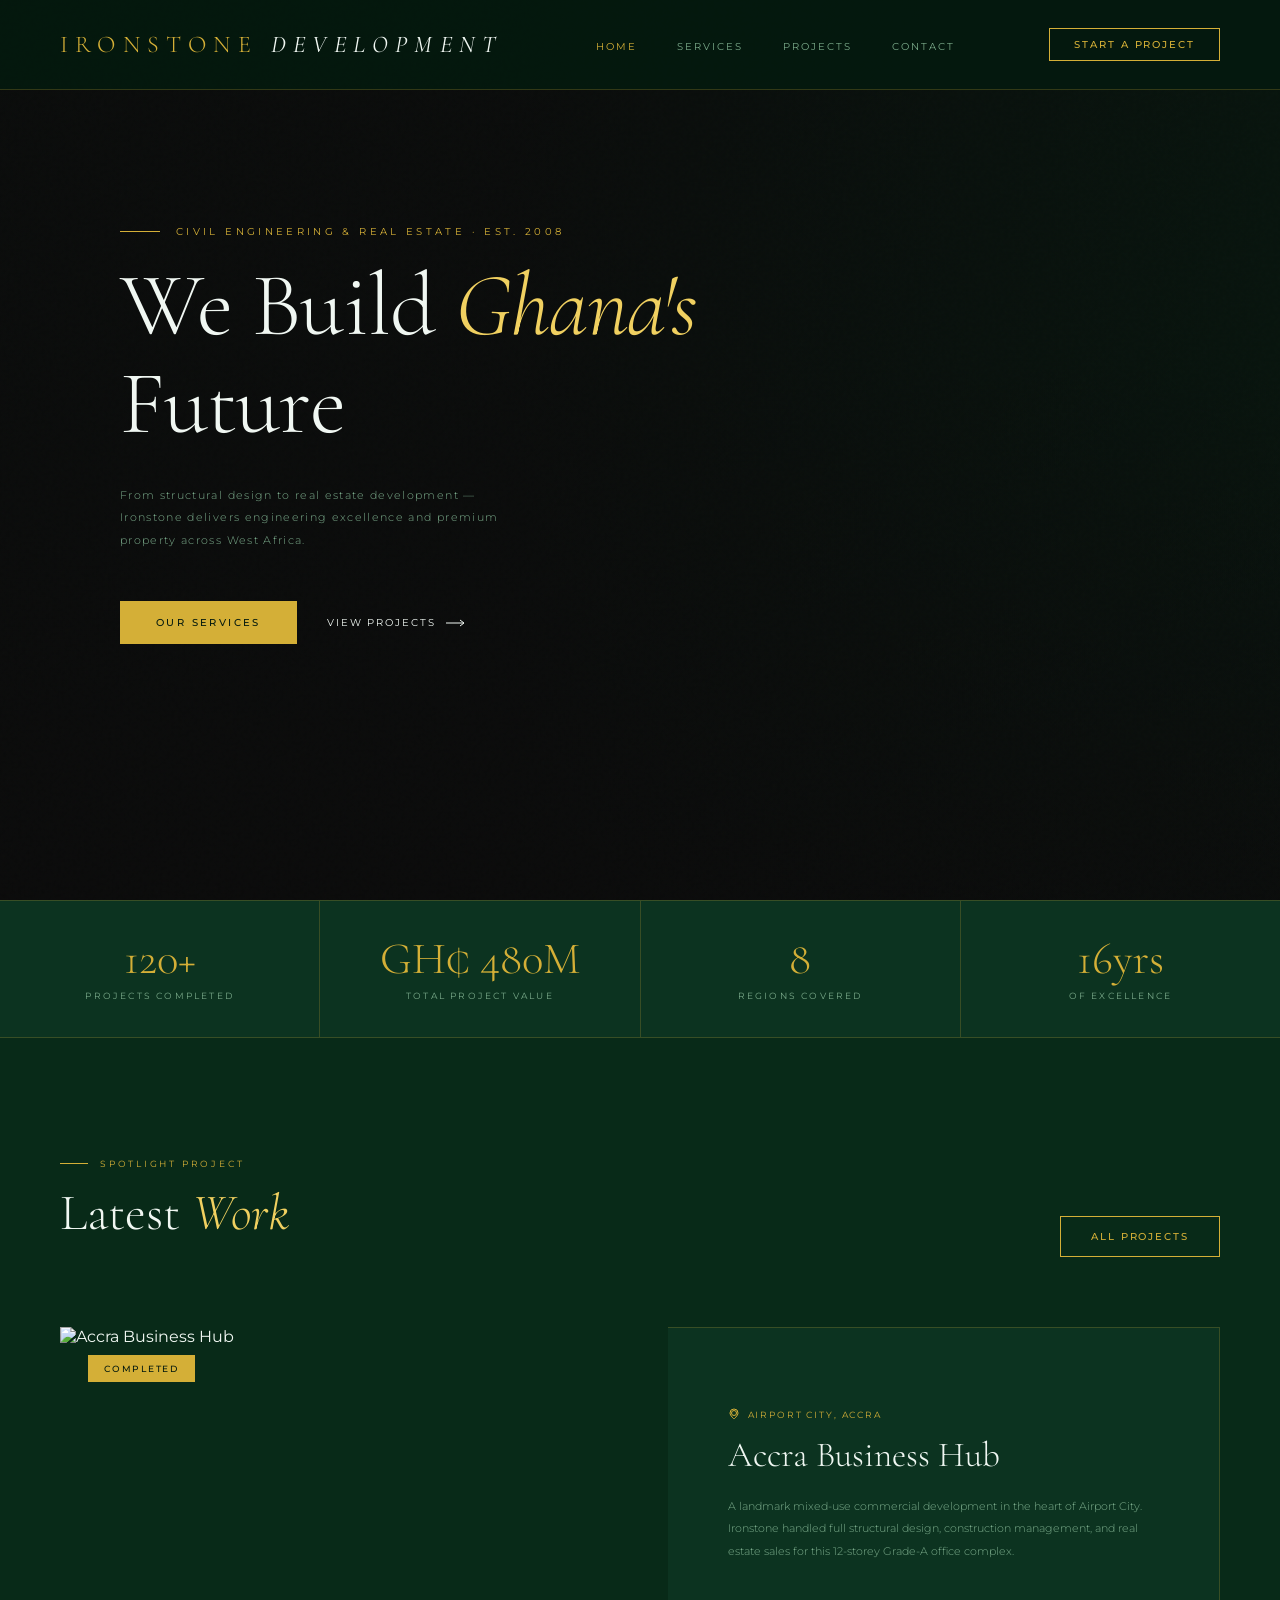
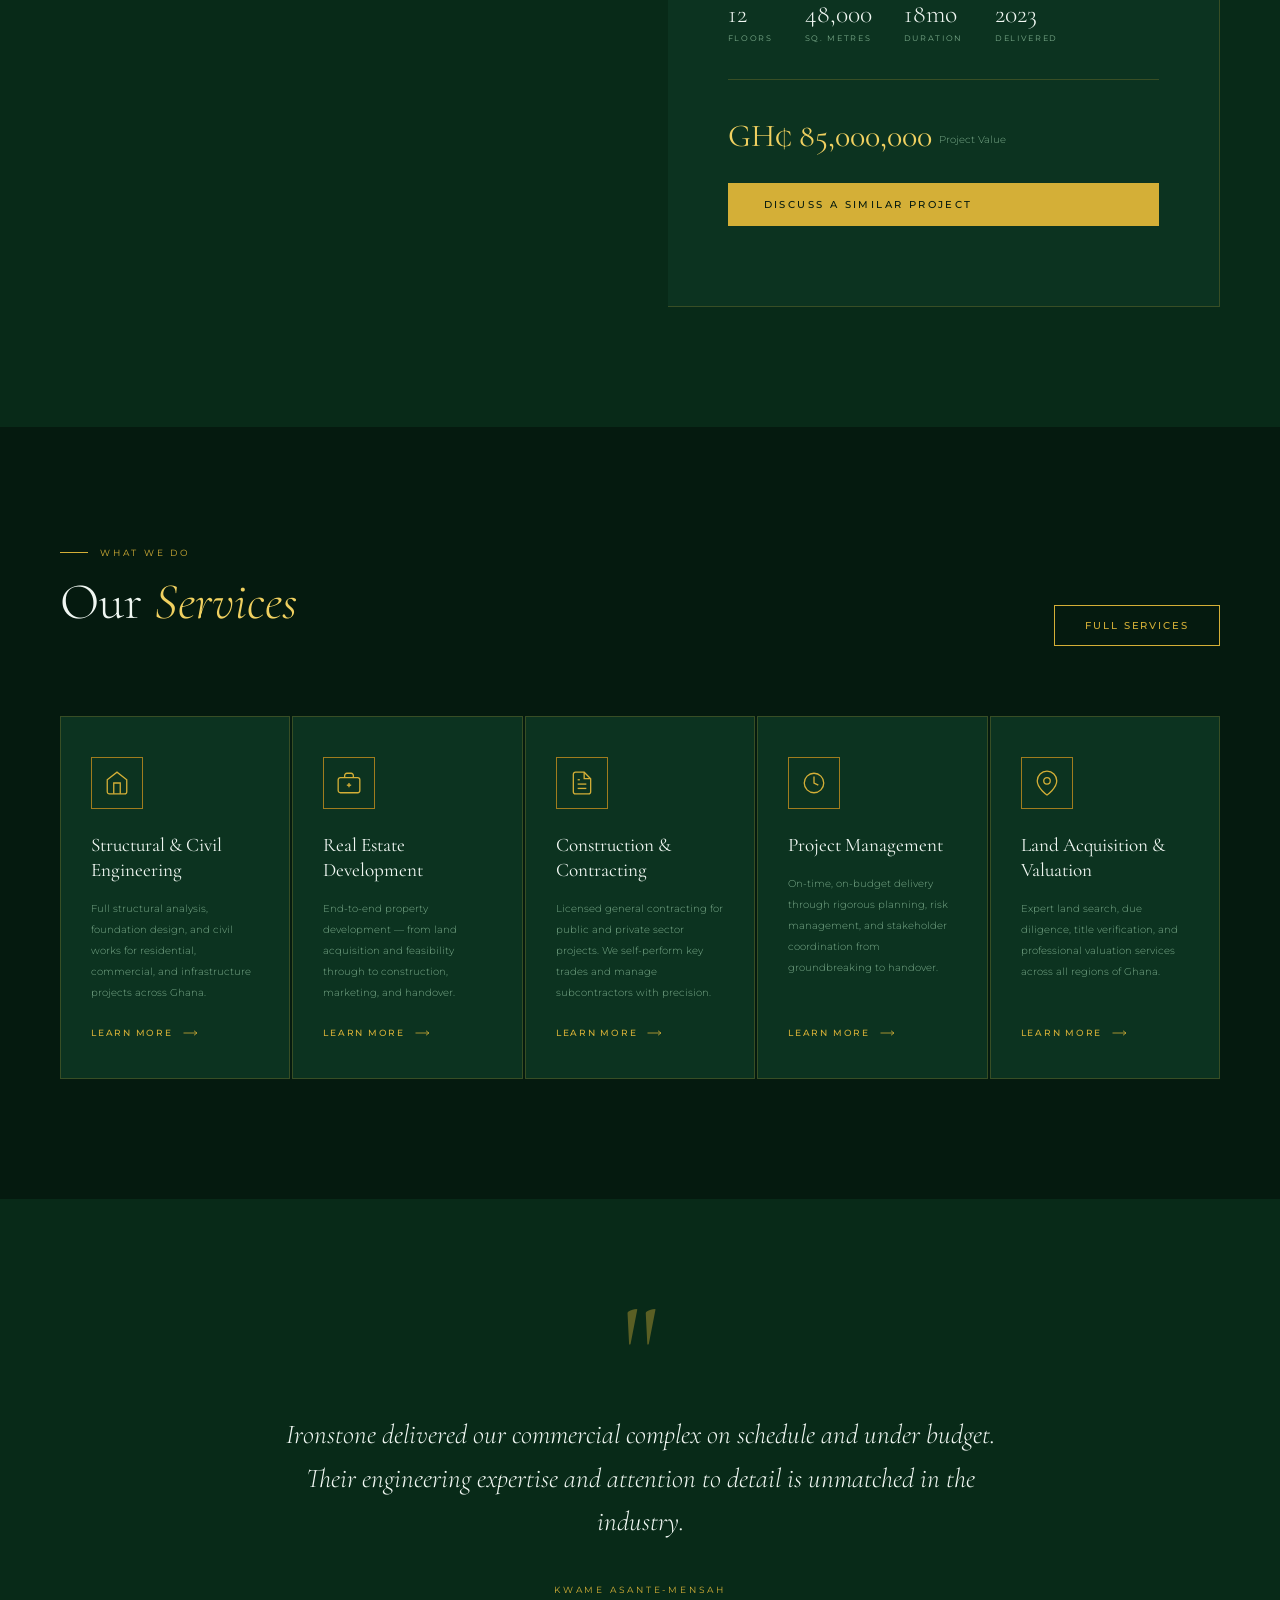
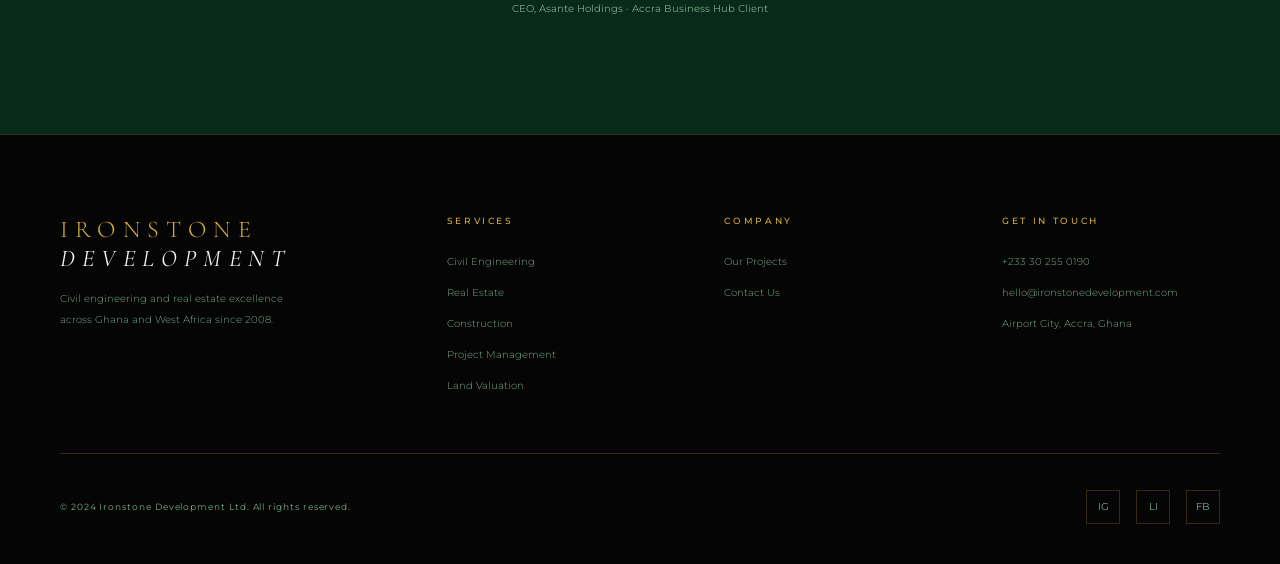
==== index.html @ f0378e01 "Initial commit — Ironstone Development site" ====
<!DOCTYPE html>
<html lang="en">
<head>
  <meta charset="UTF-8">
  <meta name="viewport" content="width=device-width, initial-scale=1.0">
  <title>Ironstone Development — Civil Engineering & Real Estate</title>
  <link rel="stylesheet" href="css/style.css">
</head>
<body>

  <!-- NAV -->
  <nav id="main-nav">
    <a href="index.html" class="nav-logo">Ironstone <span>Development</span></a>
    <ul class="nav-links">
      <li><a href="index.html">Home</a></li>
      <li><a href="services.html">Services</a></li>
      <li><a href="projects.html">Projects</a></li>
      <li><a href="contact.html">Contact</a></li>
    </ul>
    <a href="contact.html" class="nav-cta">Start a Project</a>
  </nav>

  <!-- HERO -->
  <section class="hero">
    <div class="hero-bg"></div>
    <div class="hero-grain"></div>
    <div class="hero-content">
      <div class="hero-label">Civil Engineering & Real Estate · Est. 2008</div>
      <h1 class="hero-title">
        We Build <em>Ghana's</em><br>Future
      </h1>
      <p class="hero-sub">
        From structural design to real estate development —
        Ironstone delivers engineering excellence and premium
        property across West Africa.
      </p>
      <div class="hero-actions">
        <a href="services.html" class="btn-primary"><span>Our Services</span></a>
        <a href="projects.html" class="btn-ghost">
          View Projects
          <svg width="20" height="8" viewBox="0 0 20 8" fill="none">
            <path d="M0 4h18M14 1l4 3-4 3" stroke="currentColor" stroke-width="1"/>
          </svg>
        </a>
      </div>
    </div>
  </section>

  <!-- STATS BAR -->
  <div class="stats-bar">
    <div class="stat">
      <div class="stat-number">120+</div>
      <div class="stat-label">Projects Completed</div>
    </div>
    <div class="stat">
      <div class="stat-number">GH₵ 480M</div>
      <div class="stat-label">Total Project Value</div>
    </div>
    <div class="stat">
      <div class="stat-number">8</div>
      <div class="stat-label">Regions Covered</div>
    </div>
    <div class="stat">
      <div class="stat-number">16yrs</div>
      <div class="stat-label">Of Excellence</div>
    </div>
  </div>

  <!-- FEATURED PROJECT -->
  <section class="featured reveal">
    <div class="section-header">
      <div>
        <div class="section-tag">Spotlight Project</div>
        <h2 class="section-title">Latest <em>Work</em></h2>
      </div>
      <a href="projects.html" class="btn-outline">All Projects</a>
    </div>
    <div class="featured-grid">
      <div class="featured-img">
        <img
          src="https://images.unsplash.com/photo-1504307651254-35680f356dfd?w=900&q=80"
          alt="Accra Business Hub"
          loading="lazy"
        >
        <div class="featured-badge">Completed</div>
      </div>
      <div class="featured-info">
        <div class="prop-location">
          <svg width="12" height="12" viewBox="0 0 12 12" fill="none">
            <circle cx="6" cy="5" r="2.5" stroke="#d4af37"/>
            <path d="M6 11C6 11 2 7.5 2 5a4 4 0 018 0c0 2.5-4 6-4 6z" stroke="#d4af37"/>
          </svg>
          Airport City, Accra
        </div>
        <h3 class="prop-name">Accra Business Hub</h3>
        <p class="prop-desc">
          A landmark mixed-use commercial development in the heart
          of Airport City. Ironstone handled full structural design,
          construction management, and real estate sales for this
          12-storey Grade-A office complex.
        </p>
        <div class="prop-details">
          <div class="prop-detail">
            <div class="prop-detail-val">12</div>
            <div class="prop-detail-key">Floors</div>
          </div>
          <div class="prop-detail">
            <div class="prop-detail-val">48,000</div>
            <div class="prop-detail-key">Sq. Metres</div>
          </div>
          <div class="prop-detail">
            <div class="prop-detail-val">18mo</div>
            <div class="prop-detail-key">Duration</div>
          </div>
          <div class="prop-detail">
            <div class="prop-detail-val">2023</div>
            <div class="prop-detail-key">Delivered</div>
          </div>
        </div>
        <div class="prop-price">
          GH₵ 85,000,000 <span>Project Value</span>
        </div>
        <a href="contact.html" class="btn-primary"><span>Discuss a Similar Project</span></a>
      </div>
    </div>
  </section>

  <!-- SERVICES OVERVIEW -->
  <section class="services-overview reveal">
    <div class="section-header">
      <div>
        <div class="section-tag">What We Do</div>
        <h2 class="section-title">Our <em>Services</em></h2>
      </div>
      <a href="services.html" class="btn-outline">Full Services</a>
    </div>
    <div class="services-grid">

      <div class="service-card">
        <div class="service-icon">
          <svg width="26" height="26" viewBox="0 0 24 24" fill="none"
            stroke="currentColor" stroke-width="1.2">
            <path d="M3 9l9-7 9 7v11a2 2 0 01-2 2H5a2 2 0 01-2-2z"/>
            <polyline points="9 22 9 12 15 12 15 22"/>
          </svg>
        </div>
        <h3 class="service-title">Structural & Civil Engineering</h3>
        <p class="service-text">
          Full structural analysis, foundation design, and civil
          works for residential, commercial, and infrastructure
          projects across Ghana.
        </p>
        <a href="services.html" class="service-link">
          Learn More
          <svg width="16" height="6" viewBox="0 0 20 8" fill="none">
            <path d="M0 4h18M14 1l4 3-4 3" stroke="currentColor" stroke-width="1"/>
          </svg>
        </a>
      </div>

      <div class="service-card">
        <div class="service-icon">
          <svg width="26" height="26" viewBox="0 0 24 24" fill="none"
            stroke="currentColor" stroke-width="1.2">
            <rect x="2" y="7" width="20" height="14" rx="2"/>
            <path d="M16 7V5a2 2 0 00-2-2h-4a2 2 0 00-2 2v2"/>
            <line x1="12" y1="12" x2="12" y2="16"/>
            <line x1="10" y1="14" x2="14" y2="14"/>
          </svg>
        </div>
        <h3 class="service-title">Real Estate Development</h3>
        <p class="service-text">
          End-to-end property development — from land acquisition
          and feasibility through to construction, marketing,
          and handover.
        </p>
        <a href="services.html" class="service-link">
          Learn More
          <svg width="16" height="6" viewBox="0 0 20 8" fill="none">
            <path d="M0 4h18M14 1l4 3-4 3" stroke="currentColor" stroke-width="1"/>
          </svg>
        </a>
      </div>

      <div class="service-card">
        <div class="service-icon">
          <svg width="26" height="26" viewBox="0 0 24 24" fill="none"
            stroke="currentColor" stroke-width="1.2">
            <path d="M14 2H6a2 2 0 00-2 2v16a2 2 0 002 2h12a2 2 0 002-2V8z"/>
            <polyline points="14 2 14 8 20 8"/>
            <line x1="16" y1="13" x2="8" y2="13"/>
            <line x1="16" y1="17" x2="8" y2="17"/>
            <polyline points="10 9 9 9 8 9"/>
          </svg>
        </div>
        <h3 class="service-title">Construction & Contracting</h3>
        <p class="service-text">
          Licensed general contracting for public and private
          sector projects. We self-perform key trades and manage
          subcontractors with precision.
        </p>
        <a href="services.html" class="service-link">
          Learn More
          <svg width="16" height="6" viewBox="0 0 20 8" fill="none">
            <path d="M0 4h18M14 1l4 3-4 3" stroke="currentColor" stroke-width="1"/>
          </svg>
        </a>
      </div>

      <div class="service-card">
        <div class="service-icon">
          <svg width="26" height="26" viewBox="0 0 24 24" fill="none"
            stroke="currentColor" stroke-width="1.2">
            <circle cx="12" cy="12" r="9"/>
            <path d="M12 6v6l4 2"/>
          </svg>
        </div>
        <h3 class="service-title">Project Management</h3>
        <p class="service-text">
          On-time, on-budget delivery through rigorous planning,
          risk management, and stakeholder coordination from
          groundbreaking to handover.
        </p>
        <a href="services.html" class="service-link">
          Learn More
          <svg width="16" height="6" viewBox="0 0 20 8" fill="none">
            <path d="M0 4h18M14 1l4 3-4 3" stroke="currentColor" stroke-width="1"/>
          </svg>
        </a>
      </div>

      <div class="service-card">
        <div class="service-icon">
          <svg width="26" height="26" viewBox="0 0 24 24" fill="none"
            stroke="currentColor" stroke-width="1.2">
            <path d="M21 10c0 7-9 13-9 13S3 17 3 10a9 9 0 0118 0z"/>
            <circle cx="12" cy="10" r="3"/>
          </svg>
        </div>
        <h3 class="service-title">Land Acquisition & Valuation</h3>
        <p class="service-text">
          Expert land search, due diligence, title verification,
          and professional valuation services across all regions
          of Ghana.
        </p>
        <a href="services.html" class="service-link">
          Learn More
          <svg width="16" height="6" viewBox="0 0 20 8" fill="none">
            <path d="M0 4h18M14 1l4 3-4 3" stroke="currentColor" stroke-width="1"/>
          </svg>
        </a>
      </div>

    </div>
  </section>

  <!-- TESTIMONIAL -->
  <section class="testimonial reveal">
    <div class="testimonial-inner">
      <div class="quote-mark">"</div>
      <p class="quote-text">
        Ironstone delivered our commercial complex on schedule and
        under budget. Their engineering expertise and attention to
        detail is unmatched in the industry.
      </p>
      <div class="quote-author">Kwame Asante-Mensah</div>
      <div class="quote-role">CEO, Asante Holdings · Accra Business Hub Client</div>
    </div>
  </section>

  <!-- FOOTER -->
  <footer>
    <div class="footer-top">
      <div>
        <a href="index.html" class="nav-logo">Ironstone <span>Development</span></a>
        <p class="footer-tagline">
          Civil engineering and real estate excellence
          across Ghana and West Africa since 2008.
        </p>
      </div>
      <div>
        <div class="footer-col-title">Services</div>
        <ul class="footer-links">
          <li><a href="services.html">Civil Engineering</a></li>
          <li><a href="services.html">Real Estate</a></li>
          <li><a href="services.html">Construction</a></li>
          <li><a href="services.html">Project Management</a></li>
          <li><a href="services.html">Land Valuation</a></li>
        </ul>
      </div>
      <div>
        <div class="footer-col-title">Company</div>
        <ul class="footer-links">
          <li><a href="projects.html">Our Projects</a></li>
          <li><a href="contact.html">Contact Us</a></li>
        </ul>
      </div>
      <div>
        <div class="footer-col-title">Get In Touch</div>
        <ul class="footer-links">
          <li><a href="#">+233 30 255 0190</a></li>
          <li><a href="#">hello@ironstonedevelopment.com</a></li>
          <li><a href="#">Airport City, Accra, Ghana</a></li>
        </ul>
      </div>
    </div>
    <div class="footer-bottom">
      <div class="footer-copy">© 2024 Ironstone Development Ltd. All rights reserved.</div>
      <div class="footer-socials">
        <a href="#" title="Instagram">IG</a>
        <a href="#" title="LinkedIn">LI</a>
        <a href="#" title="Facebook">FB</a>
      </div>
    </div>
  </footer>

  <script src="js/main.js"></script>
</body>
</html>
---- css/style.css ----
/* =====================
   IMPORTS & RESET
===================== */
@import url('https://fonts.googleapis.com/css2?family=Cormorant+Garamond:ital,wght@0,300;0,400;0,600;1,300;1,400&family=Montserrat:wght@200;300;400;500;600&display=swap');

*, *::before, *::after {
  box-sizing: border-box;
  margin: 0;
  padding: 0;
}

html {
  scroll-behavior: smooth;
}

body {
  font-family: 'Montserrat', sans-serif;
  background: var(--obsidian);
  color: var(--white);
  overflow-x: hidden;
}

/* =====================
   CSS VARIABLES
===================== */
:root {
  --gold:       #d4af37;
  --gold-light: #f0d060;
  --gold-dim:   #a07c1e;
  --obsidian:   #051a0f;
  --charcoal:   #082a18;
  --card-bg:    #0c3320;
  --border:     rgba(212, 175, 55, 0.22);
  --text-muted: #7aaa8a;
  --white:      #f0f7f2;
}

/* =====================
   TYPOGRAPHY
===================== */
h1, h2, h3, h4 {
  font-family: 'Cormorant Garamond', serif;
  font-weight: 300;
  line-height: 1.1;
}

a {
  text-decoration: none;
  color: inherit;
}

img {
  display: block;
  max-width: 100%;
}

/* =====================
   REUSABLE UTILITIES
===================== */
.section-tag {
  font-size: 0.58rem;
  font-weight: 400;
  letter-spacing: 0.3em;
  text-transform: uppercase;
  color: var(--gold);
  margin-bottom: 16px;
  display: flex;
  align-items: center;
  gap: 12px;
}

.section-tag::before {
  content: '';
  width: 28px;
  height: 1px;
  background: var(--gold);
  display: inline-block;
}

.section-title {
  font-size: clamp(2rem, 4vw, 3.5rem);
  margin-bottom: 16px;
}

.section-title em {
  font-style: italic;
  color: var(--gold-light);
}

.section-header {
  display: flex;
  align-items: flex-end;
  justify-content: space-between;
  margin-bottom: 70px;
}

/* =====================
   BUTTONS
===================== */
.btn-primary {
  display: inline-block;
  font-size: 0.6rem;
  font-weight: 500;
  letter-spacing: 0.25em;
  text-transform: uppercase;
  color: var(--obsidian);
  background: var(--gold);
  padding: 16px 36px;
  transition: background 0.3s;
  position: relative;
  overflow: hidden;
}

.btn-primary::after {
  content: '';
  position: absolute;
  inset: 0;
  background: var(--gold-light);
  transform: translateX(-101%);
  transition: transform 0.3s;
}

.btn-primary:hover::after {
  transform: translateX(0);
}

.btn-primary span {
  position: relative;
  z-index: 1;
}

.btn-ghost {
  display: inline-flex;
  align-items: center;
  gap: 10px;
  font-size: 0.6rem;
  font-weight: 400;
  letter-spacing: 0.2em;
  text-transform: uppercase;
  color: var(--white);
  transition: color 0.3s;
}

.btn-ghost:hover {
  color: var(--gold);
}

.btn-outline {
  display: inline-block;
  font-size: 0.6rem;
  font-weight: 500;
  letter-spacing: 0.2em;
  text-transform: uppercase;
  color: var(--gold);
  border: 1px solid var(--gold);
  padding: 14px 30px;
  transition: all 0.3s;
}

.btn-outline:hover {
  background: var(--gold);
  color: var(--obsidian);
}

/* =====================
   SCROLL REVEAL
===================== */
.reveal {
  opacity: 0;
  transform: translateY(30px);
  transition: opacity 0.8s ease, transform 0.8s ease;
}

.reveal.visible {
  opacity: 1;
  transform: translateY(0);
}

/* =====================
   SECTIONS
===================== */
section {
  padding: 120px 60px;
}

/* =====================
   CUSTOM CURSOR — CROSSHAIR
===================== */
body { cursor: auto; }

#cursor-h {
  position: fixed;
  top: 0;
  left: 0;
  right: 0;
  height: 1px;
  background: rgba(212, 175, 55, 0.5);
  pointer-events: none;
  z-index: 9999;
  transform: scaleX(1);
  transition: transform 0.2s ease;
}

#cursor-v {
  position: fixed;
  top: 0;
  bottom: 0;
  left: 0;
  width: 1px;
  background: rgba(212, 175, 55, 0.5);
  pointer-events: none;
  z-index: 9999;
  transform: scaleY(1);
  transition: transform 0.2s ease;
}

#cursor-dot {
  position: fixed;
  width: 7px;
  height: 7px;
  background: var(--gold);
  border-radius: 50%;
  pointer-events: none;
  z-index: 10000;
  transform: translate(-50%, -50%);
  opacity: 0.7;
  transition: transform 0.15s ease, opacity 0.15s ease;
}

/* =====================
   NAVIGATION
===================== */
#main-nav {
  position: fixed;
  top: 0; left: 0; right: 0;
  z-index: 1000;
  display: flex;
  align-items: center;
  justify-content: space-between;
  padding: 28px 60px;
  background: rgba(5, 26, 15, 0.92);
  border-bottom: 1px solid var(--border);
  webkit-backdrop-filter: blur(10px);
  webkit-backdrop-filter: blur(10px);
  transition: background 0.4s, padding 0.4s;
}

#main-nav.nav-scrolled {
  background: rgba(5, 26, 15, 0.98);
  padding: 18px 60px;
  border-bottom: 1px solid var(--border);
}

.nav-logo {
  font-family: 'Cormorant Garamond', serif;
  font-size: 1.5rem;
  font-weight: 300;
  letter-spacing: 0.3em;
  text-transform: uppercase;
  color: var(--gold);
}

.nav-logo span {
  font-style: italic;
  font-weight: 400;
  color: var(--white);
}

.nav-links {
  display: flex;
  gap: 40px;
  list-style: none;
}

.nav-links a {
  font-size: 0.62rem;
  font-weight: 400;
  letter-spacing: 0.2em;
  text-transform: uppercase;
  color: var(--text-muted);
  transition: color 0.3s;
}

.nav-links a:hover,
.nav-links a.active {
  color: var(--gold);
}

.nav-cta {
  font-size: 0.6rem;
  font-weight: 500;
  letter-spacing: 0.2em;
  text-transform: uppercase;
  color: var(--gold);
  border: 1px solid var(--gold);
  padding: 10px 24px;
  transition: all 0.3s;
}

.nav-cta:hover {
  background: var(--gold);
  color: var(--obsidian);
}

/* =====================
   FOOTER
===================== */
footer {
  background: #050505;
  padding: 80px 60px 40px;
  border-top: 1px solid var(--border);
}

.footer-top {
  display: grid;
  grid-template-columns: 1.5fr 1fr 1fr 1fr;
  gap: 60px;
  margin-bottom: 60px;
}

.footer-tagline {
  font-size: 0.65rem;
  font-weight: 300;
  line-height: 2;
  color: var(--text-muted);
  margin-top: 16px;
  max-width: 240px;
}

.footer-col-title {
  font-size: 0.55rem;
  font-weight: 500;
  letter-spacing: 0.3em;
  text-transform: uppercase;
  color: var(--gold);
  margin-bottom: 24px;
}

.footer-links {
  list-style: none;
  display: flex;
  flex-direction: column;
  gap: 12px;
}

.footer-links a {
  font-size: 0.65rem;
  font-weight: 300;
  color: var(--text-muted);
  transition: color 0.3s;
}

.footer-links a:hover { color: var(--gold); }

.footer-bottom {
  display: flex;
  align-items: center;
  justify-content: space-between;
  padding-top: 36px;
  border-top: 1px solid var(--border);
}

.footer-copy {
  font-size: 0.58rem;
  color: var(--text-muted);
  letter-spacing: 0.1em;
}

.footer-socials {
  display: flex;
  gap: 16px;
}

.footer-socials a {
  width: 34px;
  height: 34px;
  border: 1px solid var(--border);
  display: flex;
  align-items: center;
  justify-content: center;
  color: var(--text-muted);
  font-size: 0.65rem;
  transition: all 0.3s;
}

.footer-socials a:hover {
  border-color: var(--gold);
  color: var(--gold);
}

/* =====================
   HERO
===================== */
.hero {
  position: relative;
  height: 100vh;
  display: flex;
  align-items: center;
  overflow: hidden;
  padding-top: 90px;
}

.hero-bg {
  position: absolute;
  inset: 0;
  background:
    linear-gradient(to right, rgba(10,10,10,0.92) 40%, rgba(10,10,10,0.4) 100%),
    linear-gradient(to top, rgba(10,10,10,0.85) 0%, transparent 60%),
    url('https://images.unsplash.com/photo-1541888946425-d81bb19240f5?w=1800&q=80')
    center / cover no-repeat;
  transform: scale(1.05);
  animation: zoomOut 8s ease forwards;
}

@keyframes zoomOut {
  from { transform: scale(1.08); }
  to   { transform: scale(1.00); }
}

.hero-grain {
  position: absolute;
  inset: 0;
  background-image: url("data:image/svg+xml,%3Csvg viewBox='0 0 256 256' xmlns='http://www.w3.org/2000/svg'%3E%3Cfilter id='noise'%3E%3CfeTurbulence type='fractalNoise' baseFrequency='0.9' numOctaves='4' stitchTiles='stitch'/%3E%3C/filter%3E%3Crect width='100%25' height='100%25' filter='url(%23noise)' opacity='0.04'/%3E%3C/svg%3E");
  pointer-events: none;
  opacity: 0.4;
}

.hero-content {
  position: relative;
  padding: 0 60px;
  animation: riseUp 1.2s ease 0.4s both;
}

@keyframes riseUp {
  from { opacity: 0; transform: translateY(40px); }
  to   { opacity: 1; transform: translateY(0);    }
}

.hero-label {
  font-size: 0.6rem;
  font-weight: 400;
  letter-spacing: 0.35em;
  text-transform: uppercase;
  color: var(--gold);
  margin-bottom: 20px;
  display: flex;
  align-items: center;
  gap: 16px;
}

.hero-label::before {
  content: '';
  display: block;
  width: 40px;
  height: 1px;
  background: var(--gold);
}

.hero-title {
  font-size: clamp(3.5rem, 7vw, 7rem);
  font-weight: 300;
  letter-spacing: -0.01em;
  margin-bottom: 30px;
}

.hero-title em {
  font-style: italic;
  color: var(--gold-light);
}

.hero-sub {
  font-size: 0.7rem;
  font-weight: 300;
  letter-spacing: 0.12em;
  color: var(--text-muted);
  max-width: 380px;
  line-height: 2;
  margin-bottom: 50px;
}

.hero-actions {
  display: flex;
  align-items: center;
  gap: 30px;
}

/* =====================
   STATS BAR
===================== */
.stats-bar {
  display: flex;
  background: var(--card-bg);
  border-top: 1px solid var(--border);
  border-bottom: 1px solid var(--border);
}

.stat {
  flex: 1;
  padding: 36px 50px;
  border-right: 1px solid var(--border);
  text-align: center;
}

.stat:last-child { border-right: none; }

.stat-number {
  font-family: 'Cormorant Garamond', serif;
  font-size: 2.8rem;
  font-weight: 300;
  color: var(--gold);
  line-height: 1;
  margin-bottom: 8px;
}

.stat-label {
  font-size: 0.55rem;
  font-weight: 400;
  letter-spacing: 0.25em;
  text-transform: uppercase;
  color: var(--text-muted);
}

/* =====================
   FEATURED PROPERTY
===================== */
.featured {
  background: var(--charcoal);
}

.featured-grid {
  display: grid;
  grid-template-columns: 1.1fr 1fr;
}

.featured-img {
  position: relative;
  height: 580px;
  overflow: hidden;
}

.featured-img img {
  width: 100%;
  height: 100%;
  object-fit: cover;
  transition: transform 0.8s ease;
}

.featured-img:hover img { transform: scale(1.04); }

.featured-badge {
  position: absolute;
  top: 28px;
  left: 28px;
  background: var(--gold);
  color: var(--obsidian);
  font-size: 0.55rem;
  font-weight: 500;
  letter-spacing: 0.2em;
  text-transform: uppercase;
  padding: 8px 16px;
}

.featured-info {
  padding: 60px;
  background: var(--card-bg);
  height: 580px;
  display: flex;
  flex-direction: column;
  justify-content: center;
  border: 1px solid var(--border);
  border-left: none;
}

.prop-location {
  font-size: 0.58rem;
  letter-spacing: 0.2em;
  text-transform: uppercase;
  color: var(--gold);
  margin-bottom: 16px;
  display: flex;
  align-items: center;
  gap: 8px;
}

.prop-name {
  font-size: 2.2rem;
  font-weight: 300;
  margin-bottom: 20px;
}

.prop-desc {
  font-size: 0.7rem;
  font-weight: 300;
  line-height: 2;
  color: var(--text-muted);
  margin-bottom: 36px;
}

.prop-details {
  display: flex;
  gap: 32px;
  margin-bottom: 36px;
  padding-bottom: 36px;
  border-bottom: 1px solid var(--border);
}

.prop-detail-val {
  font-family: 'Cormorant Garamond', serif;
  font-size: 1.6rem;
  font-weight: 300;
  color: var(--white);
}

.prop-detail-key {
  font-size: 0.52rem;
  letter-spacing: 0.2em;
  text-transform: uppercase;
  color: var(--text-muted);
  margin-top: 4px;
}

.prop-price {
  font-family: 'Cormorant Garamond', serif;
  font-size: 2rem;
  font-weight: 400;
  color: var(--gold-light);
  margin-bottom: 28px;
}

.prop-price span {
  font-family: 'Montserrat', sans-serif;
  font-size: 0.6rem;
  font-weight: 300;
  color: var(--text-muted);
  vertical-align: middle;
}

/* =====================
   LISTINGS GRID (cards)
===================== */
.listings-preview {
  background: var(--obsidian);
}

.listings-grid {
  display: grid;
  grid-template-columns: repeat(3, 1fr);
  gap: 2px;
}

.card {
  background: var(--card-bg);
  overflow: hidden;
}

.card-img-wrap {
  position: relative;
  overflow: hidden;
}

.card-img {
  width: 100%;
  height: 280px;
  object-fit: cover;
  transition: transform 0.7s ease;
}

.card:hover .card-img { transform: scale(1.06); }

.card-overlay {
  position: absolute;
  inset: 0;
  background: rgba(10,10,10,0.75);
  opacity: 0;
  transition: opacity 0.4s;
  display: flex;
  align-items: center;
  justify-content: center;
}

.card:hover .card-overlay { opacity: 1; }

.card-overlay-btn {
  font-size: 0.58rem;
  letter-spacing: 0.2em;
  text-transform: uppercase;
  color: var(--obsidian);
  background: var(--gold);
  padding: 12px 28px;
}

.card-body {
  padding: 28px;
  border: 1px solid var(--border);
  border-top: none;
}

.card-type {
  font-size: 0.52rem;
  letter-spacing: 0.25em;
  text-transform: uppercase;
  color: var(--gold);
  margin-bottom: 10px;
}

.card-title {
  font-family: 'Cormorant Garamond', serif;
  font-size: 1.3rem;
  font-weight: 300;
  margin-bottom: 8px;
}

.card-loc {
  font-size: 0.6rem;
  color: var(--text-muted);
  margin-bottom: 20px;
  display: flex;
  align-items: center;
  gap: 6px;
}

.card-footer {
  display: flex;
  align-items: center;
  justify-content: space-between;
  padding-top: 16px;
  border-top: 1px solid var(--border);
}

.card-price {
  font-family: 'Cormorant Garamond', serif;
  font-size: 1.4rem;
  font-weight: 400;
  color: var(--gold-light);
}

.card-meta {
  font-size: 0.55rem;
  letter-spacing: 0.1em;
  color: var(--text-muted);
  text-align: right;
  line-height: 1.8;
}

/* =====================
   TESTIMONIAL
===================== */
.testimonial {
  background: var(--charcoal);
  text-align: center;
}

.testimonial-inner {
  max-width: 720px;
  margin: 0 auto;
}

.quote-mark {
  font-family: 'Cormorant Garamond', serif;
  font-size: 8rem;
  color: var(--gold);
  line-height: 0.5;
  margin-bottom: 30px;
  opacity: 0.4;
}

.quote-text {
  font-family: 'Cormorant Garamond', serif;
  font-size: 1.7rem;
  font-weight: 300;
  font-style: italic;
  line-height: 1.6;
  margin-bottom: 40px;
}

.quote-author {
  font-size: 0.58rem;
  letter-spacing: 0.3em;
  text-transform: uppercase;
  color: var(--gold);
  margin-bottom: 8px;
}

.quote-role {
  font-size: 0.6rem;
  color: var(--text-muted);
}

/* =====================
   PAGE HERO (inner pages)
===================== */
.page-hero {
  position: relative;
  height: 52vh;
  min-height: 380px;
  display: flex;
  align-items: center;
  overflow: hidden;
  padding-top: 90px;
}

.page-hero-bg {
  position: absolute;
  inset: 0;
  background:
    linear-gradient(to top, rgba(10,10,10,1) 0%, rgba(10,10,10,0.5) 60%),
    linear-gradient(to right, rgba(10,10,10,0.7) 0%, transparent 100%),
    url('https://images.unsplash.com/photo-1582407947304-fd86f028f716?w=1800&q=80')
    center / cover no-repeat;
}

.page-hero-content {
  position: relative;
  padding: 0 60px;
  animation: riseUp 1s ease 0.2s both;
}

.page-hero-title {
  font-size: clamp(2.8rem, 5vw, 5rem);
  font-weight: 300;
  margin-bottom: 16px;
}

.page-hero-title em {
  font-style: italic;
  color: var(--gold-light);
}

.page-hero-sub {
  font-size: 0.7rem;
  font-weight: 300;
  letter-spacing: 0.12em;
  color: var(--text-muted);
}

/* =====================
   FILTER BAR
===================== */
.filter-bar {
  display: flex;
  gap: 4px;
  padding: 0 60px;
  background: var(--charcoal);
  border-bottom: 1px solid var(--border);
}

.filter-btn {
  font-family: 'Montserrat', sans-serif;
  font-size: 0.58rem;
  font-weight: 400;
  letter-spacing: 0.2em;
  text-transform: uppercase;
  color: var(--text-muted);
  background: transparent;
  border: none;
  padding: 20px 24px;
  cursor: none;
  border-bottom: 2px solid transparent;
  transition: all 0.3s;
}

.filter-btn:hover { color: var(--gold); }

.filter-btn.active {
  color: var(--gold);
  border-bottom-color: var(--gold);
}

/* =====================
   PROPERTIES SECTION
===================== */
.properties-section {
  background: var(--obsidian);
  padding: 80px 60px 120px;
}

.properties-grid {
  display: grid;
  grid-template-columns: repeat(3, 1fr);
  gap: 2px;
}

.card-badge {
  position: absolute;
  top: 20px;
  left: 20px;
  background: var(--gold);
  color: var(--obsidian);
  font-size: 0.52rem;
  font-weight: 500;
  letter-spacing: 0.2em;
  text-transform: uppercase;
  padding: 6px 14px;
}

.card-badge.new {
  background: var(--white);
  color: var(--obsidian);
}

.card-price span {
  font-family: 'Montserrat', sans-serif;
  font-size: 0.6rem;
  color: var(--text-muted);
}

/* =====================
   STORY SECTION
===================== */
.story {
  background: var(--charcoal);
}

.story-grid {
  display: grid;
  grid-template-columns: 1fr 1fr;
  gap: 80px;
  align-items: center;
}

.story-img-wrap {
  position: relative;
}

.story-img {
  width: 100%;
  height: 560px;
  object-fit: cover;
  display: block;
}

.story-accent {
  position: absolute;
  bottom: -24px;
  right: -24px;
  width: 160px;
  height: 160px;
  background: var(--gold);
  display: flex;
  flex-direction: column;
  align-items: center;
  justify-content: center;
  text-align: center;
  padding: 20px;
}

.story-accent strong {
  font-family: 'Cormorant Garamond', serif;
  font-size: 3rem;
  font-weight: 300;
  color: var(--obsidian);
  line-height: 1;
}

.story-accent span {
  font-size: 0.5rem;
  font-weight: 500;
  letter-spacing: 0.15em;
  text-transform: uppercase;
  color: var(--obsidian);
  opacity: 0.75;
  margin-top: 6px;
}

.story-text {
  font-size: 0.72rem;
  font-weight: 300;
  line-height: 2;
  color: var(--text-muted);
  margin-bottom: 20px;
}

.story-stats {
  display: flex;
  gap: 40px;
  margin-top: 40px;
  padding-top: 40px;
  border-top: 1px solid var(--border);
}

.story-stat-val {
  font-family: 'Cormorant Garamond', serif;
  font-size: 2.2rem;
  font-weight: 300;
  color: var(--gold);
  line-height: 1;
  margin-bottom: 6px;
}

.story-stat-key {
  font-size: 0.52rem;
  letter-spacing: 0.2em;
  text-transform: uppercase;
  color: var(--text-muted);
}

/* =====================
   VALUES
===================== */
.values {
  background: var(--obsidian);
}

.values-grid {
  display: grid;
  grid-template-columns: repeat(4, 1fr);
  gap: 2px;
}

.value-card {
  background: var(--card-bg);
  border: 1px solid var(--border);
  padding: 48px 36px;
  transition: border-color 0.3s;
}

.value-card:hover {
  border-color: var(--gold-dim);
}

.value-icon {
  width: 48px;
  height: 48px;
  border: 1px solid var(--gold-dim);
  display: flex;
  align-items: center;
  justify-content: center;
  color: var(--gold);
  margin-bottom: 28px;
}

.value-title {
  font-family: 'Cormorant Garamond', serif;
  font-size: 1.4rem;
  font-weight: 400;
  margin-bottom: 16px;
}

.value-text {
  font-size: 0.66rem;
  font-weight: 300;
  line-height: 2;
  color: var(--text-muted);
}

/* =====================
   TEAM
===================== */
.team {
  background: var(--charcoal);
}

.team-grid {
  display: grid;
  grid-template-columns: repeat(3, 1fr);
  gap: 2px;
}

.team-card {
  background: var(--card-bg);
  overflow: hidden;
}

.team-img-wrap {
  position: relative;
  overflow: hidden;
}

.team-img {
  width: 100%;
  height: 360px;
  object-fit: cover;
  object-position: top;
  display: block;
  transition: transform 0.7s ease;
  filter: grayscale(30%);
}

.team-card:hover .team-img {
  transform: scale(1.04);
  filter: grayscale(0%);
}

.team-overlay {
  position: absolute;
  inset: 0;
  background: rgba(10,10,10,0.6);
  opacity: 0;
  transition: opacity 0.4s;
  display: flex;
  align-items: flex-end;
  padding: 24px;
}

.team-card:hover .team-overlay { opacity: 1; }

.team-socials {
  display: flex;
  gap: 10px;
}

.team-socials a {
  width: 34px;
  height: 34px;
  border: 1px solid rgba(201,168,76,0.5);
  display: flex;
  align-items: center;
  justify-content: center;
  color: var(--gold);
  font-size: 0.6rem;
  font-weight: 500;
  transition: all 0.3s;
}

.team-socials a:hover {
  background: var(--gold);
  color: var(--obsidian);
}

.team-body {
  padding: 28px;
  border: 1px solid var(--border);
  border-top: none;
}

.team-name {
  font-family: 'Cormorant Garamond', serif;
  font-size: 1.4rem;
  font-weight: 400;
  margin-bottom: 6px;
}

.team-role {
  font-size: 0.55rem;
  letter-spacing: 0.2em;
  text-transform: uppercase;
  color: var(--gold);
  margin-bottom: 16px;
}

.team-bio {
  font-size: 0.65rem;
  font-weight: 300;
  line-height: 2;
  color: var(--text-muted);
}

/* =====================
   CONTACT SECTION
===================== */
.contact-section {
  background: var(--obsidian);
  padding: 120px 60px;
}

.contact-grid {
  display: grid;
  grid-template-columns: 1fr 1.2fr;
  gap: 100px;
  align-items: start;
}

.contact-intro {
  font-size: 0.72rem;
  font-weight: 300;
  line-height: 2;
  color: var(--text-muted);
  margin-bottom: 50px;
  margin-top: 16px;
}

.contact-details {
  display: flex;
  flex-direction: column;
  gap: 32px;
  margin-bottom: 50px;
}

.contact-detail {
  display: flex;
  gap: 20px;
  align-items: flex-start;
}

.contact-detail-icon {
  width: 42px;
  height: 42px;
  border: 1px solid var(--gold-dim);
  display: flex;
  align-items: center;
  justify-content: center;
  color: var(--gold);
  flex-shrink: 0;
}

.contact-detail-label {
  font-size: 0.52rem;
  letter-spacing: 0.25em;
  text-transform: uppercase;
  color: var(--gold);
  margin-bottom: 6px;
}

.contact-detail-val {
  font-size: 0.72rem;
  font-weight: 300;
  line-height: 1.8;
  color: var(--white);
}

.contact-socials-label {
  font-size: 0.52rem;
  letter-spacing: 0.25em;
  text-transform: uppercase;
  color: var(--text-muted);
  margin-bottom: 16px;
}

.contact-socials-links {
  display: flex;
  gap: 20px;
}

.contact-socials-links a {
  font-size: 0.6rem;
  letter-spacing: 0.15em;
  text-transform: uppercase;
  color: var(--gold);
  border-bottom: 1px solid var(--gold-dim);
  padding-bottom: 3px;
  transition: all 0.3s;
}

.contact-socials-links a:hover {
  color: var(--gold-light);
  border-color: var(--gold-light);
}

/* =====================
   CONTACT FORM
===================== */
.contact-form-inner {
  background: var(--card-bg);
  border: 1px solid var(--border);
  padding: 56px;
}

.form-heading {
  font-family: 'Cormorant Garamond', serif;
  font-size: 1.8rem;
  font-weight: 300;
  margin-bottom: 40px;
  padding-bottom: 28px;
  border-bottom: 1px solid var(--border);
}

.form-row {
  display: grid;
  grid-template-columns: 1fr 1fr;
  gap: 24px;
}

.form-group {
  display: flex;
  flex-direction: column;
  margin-bottom: 28px;
}

.form-label {
  font-size: 0.52rem;
  font-weight: 500;
  letter-spacing: 0.25em;
  text-transform: uppercase;
  color: var(--gold);
  margin-bottom: 10px;
}

.form-input {
  background: transparent;
  border: none;
  border-bottom: 1px solid var(--border);
  padding: 12px 0;
  font-family: 'Montserrat', sans-serif;
  font-size: 0.78rem;
  font-weight: 300;
  color: var(--white);
  outline: none;
  transition: border-color 0.3s;
  width: 100%;
}

.form-input::placeholder {
  color: var(--text-muted);
}

.form-input:focus {
  border-color: var(--gold);
}

.form-select {
  appearance: none;
  cursor: none;
}

.form-select option {
  background: var(--card-bg);
  color: var(--white);
}

.form-textarea {
  resize: none;
  height: 110px;
}

.form-submit {
  display: inline-flex;
  align-items: center;
  gap: 16px;
  font-family: 'Montserrat', sans-serif;
  font-size: 0.6rem;
  font-weight: 500;
  letter-spacing: 0.25em;
  text-transform: uppercase;
  color: var(--obsidian);
  background: var(--gold);
  border: none;
  padding: 18px 40px;
  cursor: none;
  transition: background 0.3s;
  margin-top: 10px;
  position: relative;
  overflow: hidden;
}

.form-submit::after {
  content: '';
  position: absolute;
  inset: 0;
  background: var(--gold-light);
  transform: translateX(-101%);
  transition: transform 0.3s;
}

.form-submit:hover::after {
  transform: translateX(0);
}

.form-submit span,
.form-submit svg {
  position: relative;
  z-index: 1;
}

/* =====================
   OFFICES STRIP
===================== */
.offices {
  background: var(--charcoal);
}

.offices-grid {
  display: grid;
  grid-template-columns: repeat(4, 1fr);
  gap: 2px;
}

.office-card {
  background: var(--card-bg);
  border: 1px solid var(--border);
  padding: 40px 36px;
  transition: border-color 0.3s;
}

.office-card:hover {
  border-color: var(--gold-dim);
}

.office-city {
  font-family: 'Cormorant Garamond', serif;
  font-size: 1.6rem;
  font-weight: 300;
  margin-bottom: 4px;
}

.office-country {
  font-size: 0.52rem;
  letter-spacing: 0.2em;
  text-transform: uppercase;
  color: var(--gold);
  margin-bottom: 20px;
  padding-bottom: 20px;
  border-bottom: 1px solid var(--border);
}

.office-address {
  font-size: 0.66rem;
  font-weight: 300;
  line-height: 2;
  color: var(--text-muted);
  margin-bottom: 16px;
}

.office-phone {
  font-size: 0.66rem;
  font-weight: 300;
  color: var(--gold-light);
}

/* =====================
   SERVICES OVERVIEW
===================== */
.services-overview {
  background: var(--obsidian);
}

.services-grid {
  display: grid;
  grid-template-columns: repeat(5, 1fr);
  gap: 2px;
}

.service-card {
  background: var(--card-bg);
  border: 1px solid var(--border);
  padding: 40px 30px;
  display: flex;
  flex-direction: column;
  gap: 16px;
  transition: border-color 0.3s, transform 0.3s;
}

.service-card:hover {
  border-color: var(--gold-dim);
  transform: translateY(-4px);
}

.service-icon {
  width: 52px;
  height: 52px;
  border: 1px solid var(--gold-dim);
  display: flex;
  align-items: center;
  justify-content: center;
  color: var(--gold);
  margin-bottom: 8px;
}

.service-title {
  font-family: 'Cormorant Garamond', serif;
  font-size: 1.2rem;
  font-weight: 400;
  line-height: 1.3;
}

.service-text {
  font-size: 0.65rem;
  font-weight: 300;
  line-height: 2;
  color: var(--text-muted);
  flex: 1;
}

.service-link {
  display: inline-flex;
  align-items: center;
  gap: 10px;
  font-size: 0.55rem;
  font-weight: 500;
  letter-spacing: 0.2em;
  text-transform: uppercase;
  color: var(--gold);
  margin-top: 8px;
  transition: gap 0.3s;
}

.service-link:hover { gap: 16px; }

/* =====================
   SERVICES HERO BG
===================== */
.services-hero-bg {
  background:
    linear-gradient(to top, rgba(5,26,15,1) 0%, rgba(5,26,15,0.5) 60%),
    linear-gradient(to right, rgba(5,26,15,0.8) 0%, transparent 100%),
    url('https://images.unsplash.com/photo-1504307651254-35680f356dfd?w=1800&q=80')
    center / cover no-repeat !important;
}

/* =====================
   SERVICE DETAIL
===================== */
.service-detail {
  background: var(--obsidian);
  padding: 100px 60px;
  border-bottom: 1px solid var(--border);
}

.service-detail-alt {
  background: var(--charcoal);
}

.service-detail-grid {
  display: grid;
  grid-template-columns: 1fr 1fr;
  gap: 80px;
  align-items: center;
}

.service-detail-grid-rev {
  direction: rtl;
}

.service-detail-grid-rev > * {
  direction: ltr;
}

.service-detail-img {
  position: relative;
  overflow: hidden;
}

.service-detail-img img {
  width: 100%;
  height: 500px;
  object-fit: cover;
  display: block;
  transition: transform 0.7s ease;
}

.service-detail-img:hover img {
  transform: scale(1.04);
}

.service-number {
  position: absolute;
  bottom: 24px;
  right: 24px;
  font-family: 'Cormorant Garamond', serif;
  font-size: 5rem;
  font-weight: 300;
  color: var(--gold);
  line-height: 1;
  opacity: 0.6;
}

.service-detail-text {
  font-size: 0.72rem;
  font-weight: 300;
  line-height: 2;
  color: var(--text-muted);
  margin-bottom: 20px;
}

.service-features {
  display: flex;
  flex-direction: column;
  gap: 14px;
  margin: 32px 0 40px;
  padding: 28px 0;
  border-top: 1px solid var(--border);
  border-bottom: 1px solid var(--border);
}

.service-feature {
  display: flex;
  align-items: center;
  gap: 14px;
  font-size: 0.68rem;
  font-weight: 300;
  color: var(--white);
  letter-spacing: 0.05em;
}

.feature-dot {
  width: 6px;
  height: 6px;
  background: var(--gold);
  border-radius: 50%;
  flex-shrink: 0;
}

/* =====================
   CTA STRIP
===================== */
.cta-strip {
  background: var(--card-bg);
  border-top: 1px solid var(--border);
  border-bottom: 1px solid var(--border);
  text-align: center;
  padding: 100px 60px;
  position: relative;
  overflow: hidden;
}

.cta-strip::before {
  content: '';
  position: absolute;
  inset: 0;
  background: radial-gradient(
    ellipse at center,
    rgba(212, 175, 55, 0.06) 0%,
    transparent 70%
  );
  pointer-events: none;
}

.cta-strip-content {
  position: relative;
  max-width: 640px;
  margin: 0 auto;
}

.cta-strip-title {
  font-size: clamp(2rem, 4vw, 3.2rem);
  font-weight: 300;
  margin-bottom: 20px;
}

.cta-strip-title em {
  font-style: italic;
  color: var(--gold-light);
}

.cta-strip-sub {
  font-size: 0.72rem;
  font-weight: 300;
  line-height: 2;
  color: var(--text-muted);
  margin-bottom: 40px;
}

/* =====================
   PROJECTS HERO BG
===================== */
.projects-hero-bg {
  background:
    linear-gradient(to top, rgba(5,26,15,1) 0%, rgba(5,26,15,0.5) 60%),
    linear-gradient(to right, rgba(5,26,15,0.8) 0%, transparent 100%),
    url('https://images.unsplash.com/photo-1590274853856-f22d5ee3d228?w=1800&q=80')
    center / cover no-repeat !important;
}

/* =====================
   PROJECTS SECTION
===================== */
.projects-section {
  background: var(--obsidian);
  padding: 80px 60px 120px;
}

.projects-grid {
  display: grid;
  grid-template-columns: repeat(3, 1fr);
  gap: 2px;
}

.project-card {
  background: var(--card-bg);
  overflow: hidden;
}

.project-img-wrap {
  position: relative;
  overflow: hidden;
}

.project-img {
  width: 100%;
  height: 280px;
  object-fit: cover;
  display: block;
  transition: transform 0.7s ease;
}

.project-card:hover .project-img {
  transform: scale(1.06);
}

.project-overlay {
  position: absolute;
  inset: 0;
  background: rgba(5,26,15,0.82);
  opacity: 0;
  transition: opacity 0.4s;
  display: flex;
  align-items: center;
  justify-content: center;
}

.project-card:hover .project-overlay {
  opacity: 1;
}

.project-overlay-content {
  text-align: center;
}

.project-overlay-type {
  font-size: 0.55rem;
  letter-spacing: 0.25em;
  text-transform: uppercase;
  color: var(--gold);
  margin-bottom: 10px;
}

.project-overlay-value {
  font-family: 'Cormorant Garamond', serif;
  font-size: 2rem;
  font-weight: 300;
  color: var(--white);
}

.project-badge {
  position: absolute;
  top: 20px;
  left: 20px;
  background: var(--gold);
  color: var(--obsidian);
  font-size: 0.52rem;
  font-weight: 500;
  letter-spacing: 0.2em;
  text-transform: uppercase;
  padding: 6px 14px;
}

.project-badge.new {
  background: var(--white);
  color: var(--obsidian);
}

.project-body {
  padding: 28px;
  border: 1px solid var(--border);
  border-top: none;
}

.project-type {
  font-size: 0.52rem;
  letter-spacing: 0.25em;
  text-transform: uppercase;
  color: var(--gold);
  margin-bottom: 10px;
}

.project-title {
  font-family: 'Cormorant Garamond', serif;
  font-size: 1.3rem;
  font-weight: 300;
  margin-bottom: 8px;
}

.project-location {
  font-size: 0.6rem;
  color: var(--text-muted);
  margin-bottom: 14px;
  display: flex;
  align-items: center;
  gap: 6px;
}

.project-desc {
  font-size: 0.65rem;
  font-weight: 300;
  line-height: 1.9;
  color: var(--text-muted);
  margin-bottom: 18px;
}

.project-tags {
  display: flex;
  flex-wrap: wrap;
  gap: 8px;
}

.project-tag {
  font-size: 0.5rem;
  letter-spacing: 0.15em;
  text-transform: uppercase;
  color: var(--gold);
  border: 1px solid var(--gold-dim);
  padding: 5px 12px;
}

/* =====================
   CONTACT HERO BG
===================== */
.contact-hero-bg {
  background:
    linear-gradient(to top, rgba(5,26,15,1) 0%, rgba(5,26,15,0.5) 60%),
    linear-gradient(to right, rgba(5,26,15,0.8) 0%, transparent 100%),
    url('https://images.unsplash.com/photo-1521791136064-7986c2920216?w=1800&q=80')
    center / cover no-repeat !important;
}

/* =====================
   REGIONAL OFFICES
===================== */
.regional-offices {
  margin-top: 40px;
  padding-top: 36px;
  border-top: 1px solid var(--border);
}

.regional-grid {
  display: grid;
  grid-template-columns: repeat(3, 1fr);
  gap: 2px;
}

.regional-card {
  background: var(--card-bg);
  border: 1px solid var(--border);
  padding: 20px;
  transition: border-color 0.3s;
}

.regional-card:hover {
  border-color: var(--gold-dim);
}

.regional-city {
  font-family: 'Cormorant Garamond', serif;
  font-size: 1.2rem;
  font-weight: 300;
  margin-bottom: 8px;
}

.regional-info {
  font-size: 0.6rem;
  font-weight: 300;
  line-height: 1.9;
  color: var(--text-muted);
}

/* =====================
   WHY US
===================== */
.why-us {
  background: var(--charcoal);
}

.why-grid {
  display: grid;
  grid-template-columns: repeat(4, 1fr);
  gap: 2px;
}

.why-card {
  background: var(--card-bg);
  border: 1px solid var(--border);
  padding: 44px 32px;
  transition: border-color 0.3s, transform 0.3s;
}

.why-card:hover {
  border-color: var(--gold-dim);
  transform: translateY(-4px);
}

.why-icon {
  width: 48px;
  height: 48px;
  border: 1px solid var(--gold-dim);
  display: flex;
  align-items: center;
  justify-content: center;
  color: var(--gold);
  margin-bottom: 24px;
}

.why-title {
  font-family: 'Cormorant Garamond', serif;
  font-size: 1.3rem;
  font-weight: 400;
  margin-bottom: 14px;
}

.why-text {
  font-size: 0.66rem;
  font-weight: 300;
  line-height: 2;
  color: var(--text-muted);
}

/* =====================
   INLINE STYLE FIXES
===================== */
.regional-label {
  margin-bottom: 20px;
}

.contact-socials {
  margin-top: 40px;
}

/* =====================
   CONTACT CLEAN FIXES
===================== */
.regional-offices-label {
  font-size: 0.52rem;
  font-weight: 500;
  letter-spacing: 0.25em;
  text-transform: uppercase;
  color: var(--gold);
  margin-bottom: 20px;
}

.contact-socials-bottom {
  margin-top: 40px;
  padding-top: 36px;
  border-top: 1px solid var(--border);
}

.contact-socials-bottom .contact-socials-label {
  font-size: 0.52rem;
  letter-spacing: 0.25em;
  text-transform: uppercase;
  color: var(--text-muted);
  margin-bottom: 16px;
}

.contact-socials-bottom .contact-socials-links a {
  font-size: 0.6rem;
  letter-spacing: 0.15em;
  text-transform: uppercase;
  color: var(--gold);
  border-bottom: 1px solid var(--gold-dim);
  padding-bottom: 3px;
  transition: all 0.3s;
}

.contact-socials-bottom .contact-socials-links a:hover {
  color: var(--gold-light);
  border-color: var(--gold-light);
}
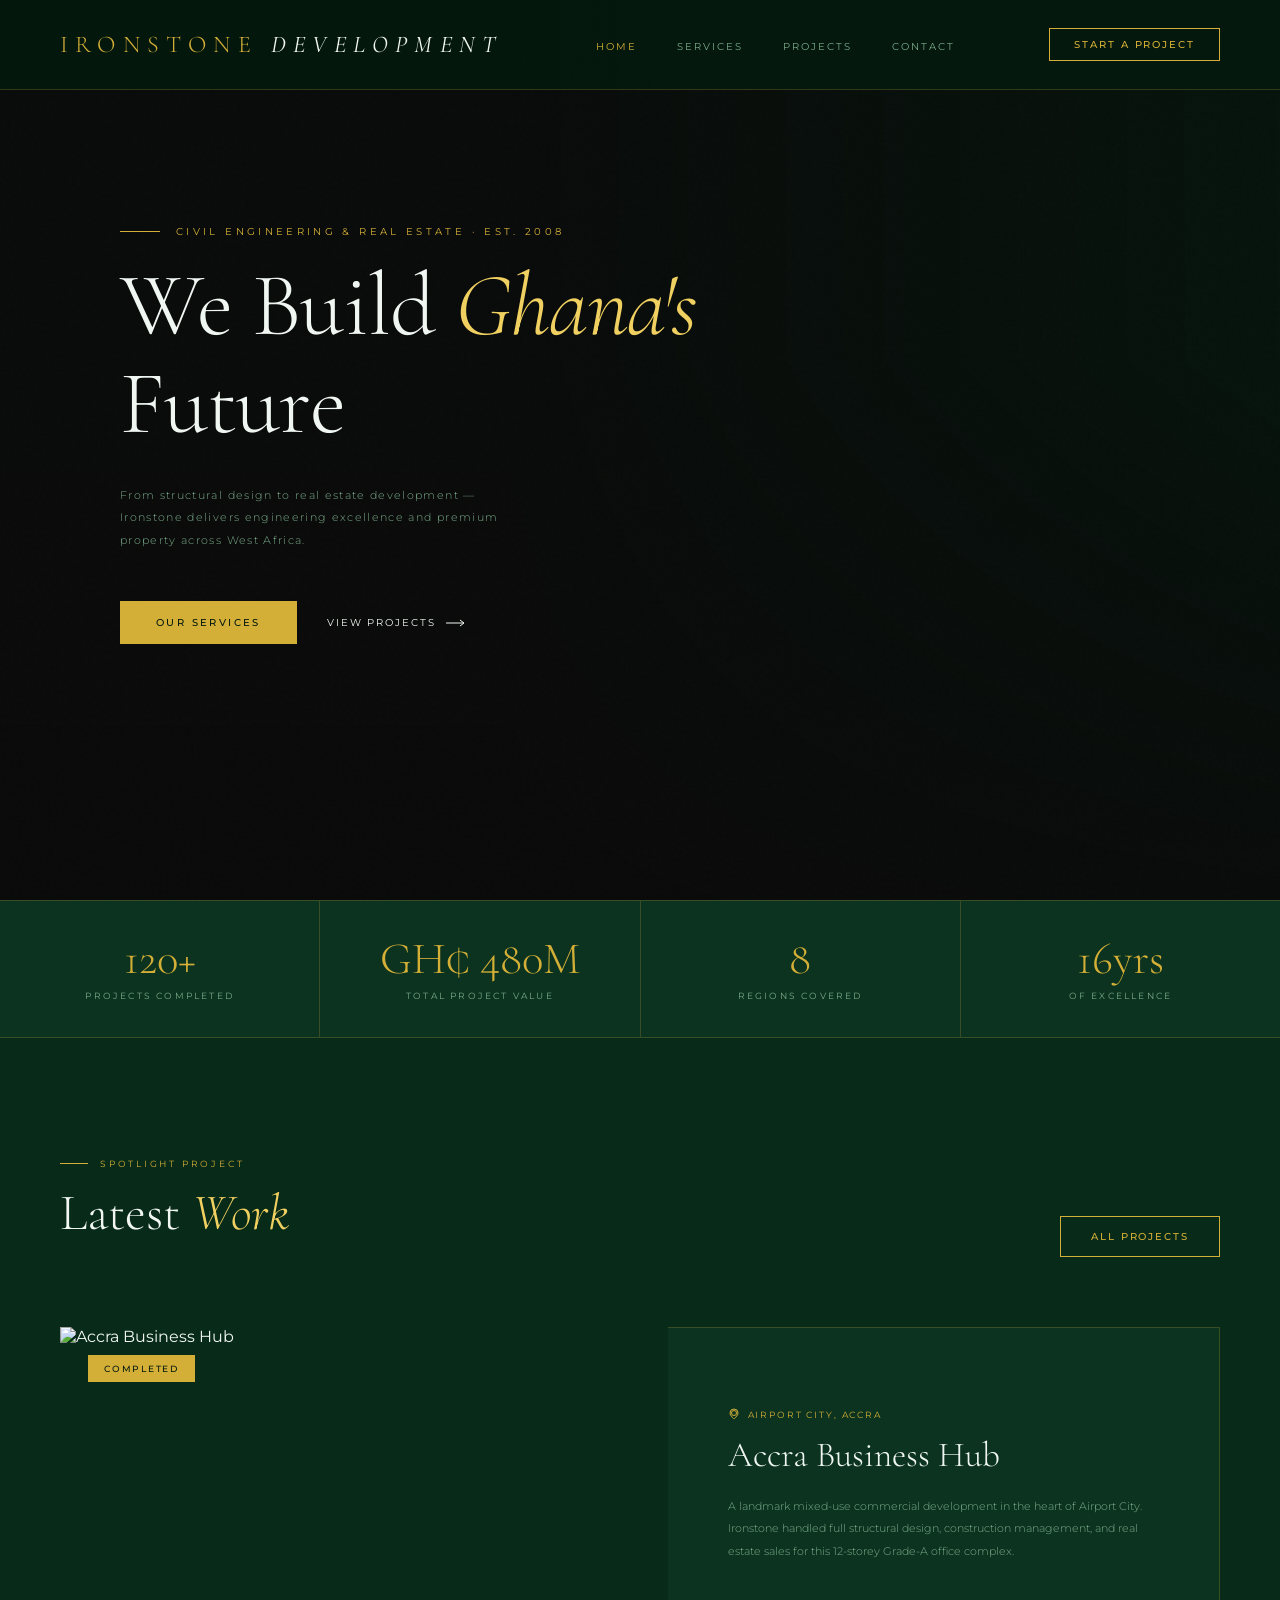
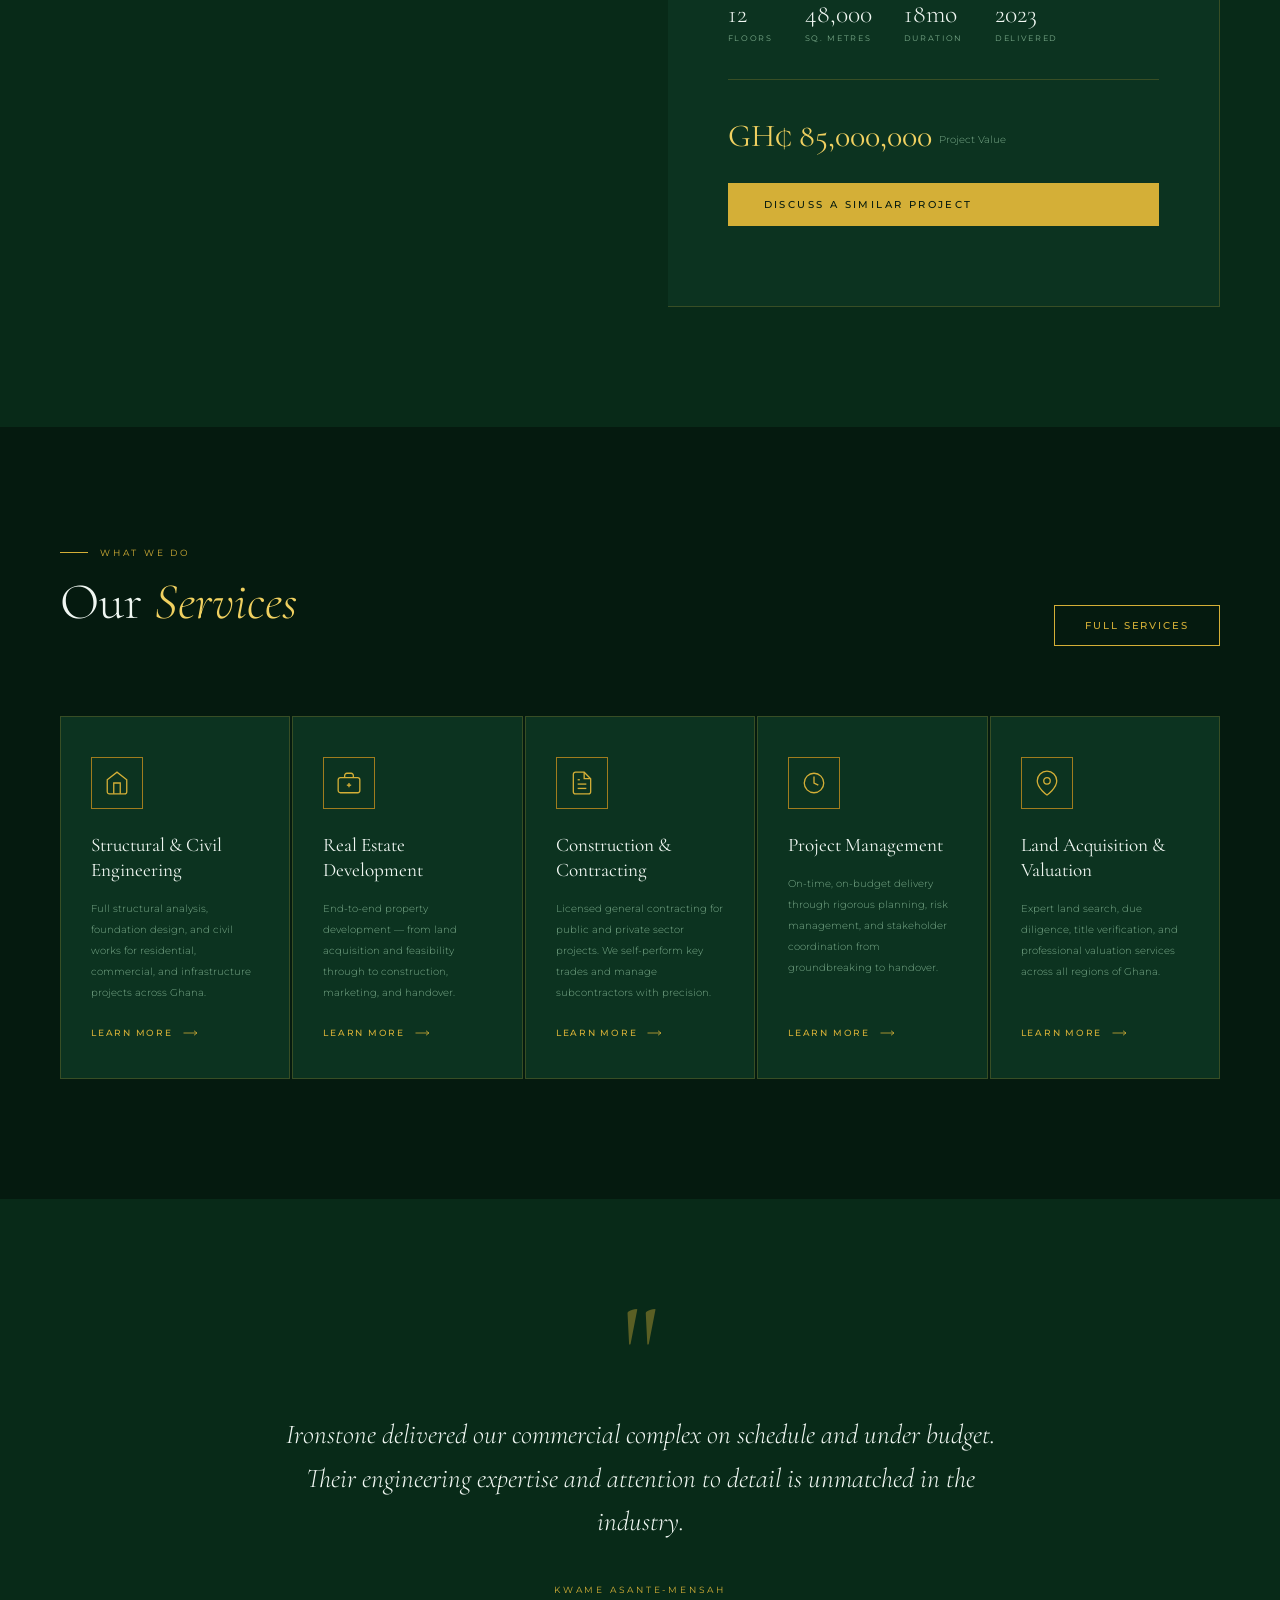
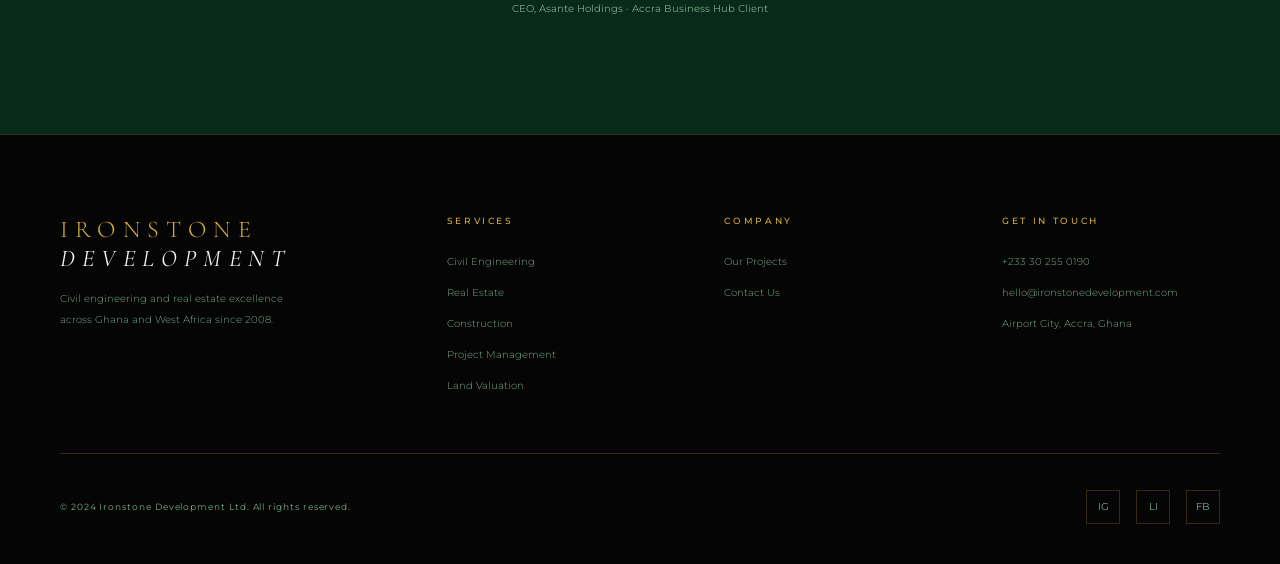
==== commit a263e32a: "Add files via upload Add mobile responsiveness and hamburger menu" ====
--- a/index.html
+++ b/index.html
@@ -1,319 +1,325 @@
-<!DOCTYPE html>
-<html lang="en">
-<head>
-  <meta charset="UTF-8">
-  <meta name="viewport" content="width=device-width, initial-scale=1.0">
-  <title>Ironstone Development — Civil Engineering & Real Estate</title>
-  <link rel="stylesheet" href="css/style.css">
-</head>
-<body>
-
-  <!-- NAV -->
-  <nav id="main-nav">
-    <a href="index.html" class="nav-logo">Ironstone <span>Development</span></a>
-    <ul class="nav-links">
-      <li><a href="index.html">Home</a></li>
-      <li><a href="services.html">Services</a></li>
-      <li><a href="projects.html">Projects</a></li>
-      <li><a href="contact.html">Contact</a></li>
-    </ul>
-    <a href="contact.html" class="nav-cta">Start a Project</a>
-  </nav>
-
-  <!-- HERO -->
-  <section class="hero">
-    <div class="hero-bg"></div>
-    <div class="hero-grain"></div>
-    <div class="hero-content">
-      <div class="hero-label">Civil Engineering & Real Estate · Est. 2008</div>
-      <h1 class="hero-title">
-        We Build <em>Ghana's</em><br>Future
-      </h1>
-      <p class="hero-sub">
-        From structural design to real estate development —
-        Ironstone delivers engineering excellence and premium
-        property across West Africa.
-      </p>
-      <div class="hero-actions">
-        <a href="services.html" class="btn-primary"><span>Our Services</span></a>
-        <a href="projects.html" class="btn-ghost">
-          View Projects
-          <svg width="20" height="8" viewBox="0 0 20 8" fill="none">
-            <path d="M0 4h18M14 1l4 3-4 3" stroke="currentColor" stroke-width="1"/>
-          </svg>
-        </a>
-      </div>
-    </div>
-  </section>
-
-  <!-- STATS BAR -->
-  <div class="stats-bar">
-    <div class="stat">
-      <div class="stat-number">120+</div>
-      <div class="stat-label">Projects Completed</div>
-    </div>
-    <div class="stat">
-      <div class="stat-number">GH₵ 480M</div>
-      <div class="stat-label">Total Project Value</div>
-    </div>
-    <div class="stat">
-      <div class="stat-number">8</div>
-      <div class="stat-label">Regions Covered</div>
-    </div>
-    <div class="stat">
-      <div class="stat-number">16yrs</div>
-      <div class="stat-label">Of Excellence</div>
-    </div>
-  </div>
-
-  <!-- FEATURED PROJECT -->
-  <section class="featured reveal">
-    <div class="section-header">
-      <div>
-        <div class="section-tag">Spotlight Project</div>
-        <h2 class="section-title">Latest <em>Work</em></h2>
-      </div>
-      <a href="projects.html" class="btn-outline">All Projects</a>
-    </div>
-    <div class="featured-grid">
-      <div class="featured-img">
-        <img
-          src="https://images.unsplash.com/photo-1504307651254-35680f356dfd?w=900&q=80"
-          alt="Accra Business Hub"
-          loading="lazy"
-        >
-        <div class="featured-badge">Completed</div>
-      </div>
-      <div class="featured-info">
-        <div class="prop-location">
-          <svg width="12" height="12" viewBox="0 0 12 12" fill="none">
-            <circle cx="6" cy="5" r="2.5" stroke="#d4af37"/>
-            <path d="M6 11C6 11 2 7.5 2 5a4 4 0 018 0c0 2.5-4 6-4 6z" stroke="#d4af37"/>
-          </svg>
-          Airport City, Accra
-        </div>
-        <h3 class="prop-name">Accra Business Hub</h3>
-        <p class="prop-desc">
-          A landmark mixed-use commercial development in the heart
-          of Airport City. Ironstone handled full structural design,
-          construction management, and real estate sales for this
-          12-storey Grade-A office complex.
-        </p>
-        <div class="prop-details">
-          <div class="prop-detail">
-            <div class="prop-detail-val">12</div>
-            <div class="prop-detail-key">Floors</div>
-          </div>
-          <div class="prop-detail">
-            <div class="prop-detail-val">48,000</div>
-            <div class="prop-detail-key">Sq. Metres</div>
-          </div>
-          <div class="prop-detail">
-            <div class="prop-detail-val">18mo</div>
-            <div class="prop-detail-key">Duration</div>
-          </div>
-          <div class="prop-detail">
-            <div class="prop-detail-val">2023</div>
-            <div class="prop-detail-key">Delivered</div>
-          </div>
-        </div>
-        <div class="prop-price">
-          GH₵ 85,000,000 <span>Project Value</span>
-        </div>
-        <a href="contact.html" class="btn-primary"><span>Discuss a Similar Project</span></a>
-      </div>
-    </div>
-  </section>
-
-  <!-- SERVICES OVERVIEW -->
-  <section class="services-overview reveal">
-    <div class="section-header">
-      <div>
-        <div class="section-tag">What We Do</div>
-        <h2 class="section-title">Our <em>Services</em></h2>
-      </div>
-      <a href="services.html" class="btn-outline">Full Services</a>
-    </div>
-    <div class="services-grid">
-
-      <div class="service-card">
-        <div class="service-icon">
-          <svg width="26" height="26" viewBox="0 0 24 24" fill="none"
-            stroke="currentColor" stroke-width="1.2">
-            <path d="M3 9l9-7 9 7v11a2 2 0 01-2 2H5a2 2 0 01-2-2z"/>
-            <polyline points="9 22 9 12 15 12 15 22"/>
-          </svg>
-        </div>
-        <h3 class="service-title">Structural & Civil Engineering</h3>
-        <p class="service-text">
-          Full structural analysis, foundation design, and civil
-          works for residential, commercial, and infrastructure
-          projects across Ghana.
-        </p>
-        <a href="services.html" class="service-link">
-          Learn More
-          <svg width="16" height="6" viewBox="0 0 20 8" fill="none">
-            <path d="M0 4h18M14 1l4 3-4 3" stroke="currentColor" stroke-width="1"/>
-          </svg>
-        </a>
-      </div>
-
-      <div class="service-card">
-        <div class="service-icon">
-          <svg width="26" height="26" viewBox="0 0 24 24" fill="none"
-            stroke="currentColor" stroke-width="1.2">
-            <rect x="2" y="7" width="20" height="14" rx="2"/>
-            <path d="M16 7V5a2 2 0 00-2-2h-4a2 2 0 00-2 2v2"/>
-            <line x1="12" y1="12" x2="12" y2="16"/>
-            <line x1="10" y1="14" x2="14" y2="14"/>
-          </svg>
-        </div>
-        <h3 class="service-title">Real Estate Development</h3>
-        <p class="service-text">
-          End-to-end property development — from land acquisition
-          and feasibility through to construction, marketing,
-          and handover.
-        </p>
-        <a href="services.html" class="service-link">
-          Learn More
-          <svg width="16" height="6" viewBox="0 0 20 8" fill="none">
-            <path d="M0 4h18M14 1l4 3-4 3" stroke="currentColor" stroke-width="1"/>
-          </svg>
-        </a>
-      </div>
-
-      <div class="service-card">
-        <div class="service-icon">
-          <svg width="26" height="26" viewBox="0 0 24 24" fill="none"
-            stroke="currentColor" stroke-width="1.2">
-            <path d="M14 2H6a2 2 0 00-2 2v16a2 2 0 002 2h12a2 2 0 002-2V8z"/>
-            <polyline points="14 2 14 8 20 8"/>
-            <line x1="16" y1="13" x2="8" y2="13"/>
-            <line x1="16" y1="17" x2="8" y2="17"/>
-            <polyline points="10 9 9 9 8 9"/>
-          </svg>
-        </div>
-        <h3 class="service-title">Construction & Contracting</h3>
-        <p class="service-text">
-          Licensed general contracting for public and private
-          sector projects. We self-perform key trades and manage
-          subcontractors with precision.
-        </p>
-        <a href="services.html" class="service-link">
-          Learn More
-          <svg width="16" height="6" viewBox="0 0 20 8" fill="none">
-            <path d="M0 4h18M14 1l4 3-4 3" stroke="currentColor" stroke-width="1"/>
-          </svg>
-        </a>
-      </div>
-
-      <div class="service-card">
-        <div class="service-icon">
-          <svg width="26" height="26" viewBox="0 0 24 24" fill="none"
-            stroke="currentColor" stroke-width="1.2">
-            <circle cx="12" cy="12" r="9"/>
-            <path d="M12 6v6l4 2"/>
-          </svg>
-        </div>
-        <h3 class="service-title">Project Management</h3>
-        <p class="service-text">
-          On-time, on-budget delivery through rigorous planning,
-          risk management, and stakeholder coordination from
-          groundbreaking to handover.
-        </p>
-        <a href="services.html" class="service-link">
-          Learn More
-          <svg width="16" height="6" viewBox="0 0 20 8" fill="none">
-            <path d="M0 4h18M14 1l4 3-4 3" stroke="currentColor" stroke-width="1"/>
-          </svg>
-        </a>
-      </div>
-
-      <div class="service-card">
-        <div class="service-icon">
-          <svg width="26" height="26" viewBox="0 0 24 24" fill="none"
-            stroke="currentColor" stroke-width="1.2">
-            <path d="M21 10c0 7-9 13-9 13S3 17 3 10a9 9 0 0118 0z"/>
-            <circle cx="12" cy="10" r="3"/>
-          </svg>
-        </div>
-        <h3 class="service-title">Land Acquisition & Valuation</h3>
-        <p class="service-text">
-          Expert land search, due diligence, title verification,
-          and professional valuation services across all regions
-          of Ghana.
-        </p>
-        <a href="services.html" class="service-link">
-          Learn More
-          <svg width="16" height="6" viewBox="0 0 20 8" fill="none">
-            <path d="M0 4h18M14 1l4 3-4 3" stroke="currentColor" stroke-width="1"/>
-          </svg>
-        </a>
-      </div>
-
-    </div>
-  </section>
-
-  <!-- TESTIMONIAL -->
-  <section class="testimonial reveal">
-    <div class="testimonial-inner">
-      <div class="quote-mark">"</div>
-      <p class="quote-text">
-        Ironstone delivered our commercial complex on schedule and
-        under budget. Their engineering expertise and attention to
-        detail is unmatched in the industry.
-      </p>
-      <div class="quote-author">Kwame Asante-Mensah</div>
-      <div class="quote-role">CEO, Asante Holdings · Accra Business Hub Client</div>
-    </div>
-  </section>
-
-  <!-- FOOTER -->
-  <footer>
-    <div class="footer-top">
-      <div>
-        <a href="index.html" class="nav-logo">Ironstone <span>Development</span></a>
-        <p class="footer-tagline">
-          Civil engineering and real estate excellence
-          across Ghana and West Africa since 2008.
-        </p>
-      </div>
-      <div>
-        <div class="footer-col-title">Services</div>
-        <ul class="footer-links">
-          <li><a href="services.html">Civil Engineering</a></li>
-          <li><a href="services.html">Real Estate</a></li>
-          <li><a href="services.html">Construction</a></li>
-          <li><a href="services.html">Project Management</a></li>
-          <li><a href="services.html">Land Valuation</a></li>
-        </ul>
-      </div>
-      <div>
-        <div class="footer-col-title">Company</div>
-        <ul class="footer-links">
-          <li><a href="projects.html">Our Projects</a></li>
-          <li><a href="contact.html">Contact Us</a></li>
-        </ul>
-      </div>
-      <div>
-        <div class="footer-col-title">Get In Touch</div>
-        <ul class="footer-links">
-          <li><a href="#">+233 30 255 0190</a></li>
-          <li><a href="#">hello@ironstonedevelopment.com</a></li>
-          <li><a href="#">Airport City, Accra, Ghana</a></li>
-        </ul>
-      </div>
-    </div>
-    <div class="footer-bottom">
-      <div class="footer-copy">© 2024 Ironstone Development Ltd. All rights reserved.</div>
-      <div class="footer-socials">
-        <a href="#" title="Instagram">IG</a>
-        <a href="#" title="LinkedIn">LI</a>
-        <a href="#" title="Facebook">FB</a>
-      </div>
-    </div>
-  </footer>
-
-  <script src="js/main.js"></script>
-</body>
+<!DOCTYPE html>
+<html lang="en">
+<head>
+  <meta charset="UTF-8">
+  <meta name="viewport" content="width=device-width, initial-scale=1.0">
+  <title>Ironstone Development — Civil Engineering & Real Estate</title>
+  <link rel="stylesheet" href="css/style.css">
+</head>
+<body>
+
+  <!-- NAV -->
+  <nav id="main-nav">
+    <a href="index.html" class="nav-logo">Ironstone <span>Development</span></a>
+    <ul class="nav-links">
+      <li><a href="index.html">Home</a></li>
+      <li><a href="services.html">Services</a></li>
+      <li><a href="projects.html">Projects</a></li>
+      <li><a href="contact.html">Contact</a></li>
+    </ul>
+    <a href="contact.html" class="nav-cta">Start a Project</a>
+
+<div class="hamburger" id="hamburger">
+  <span></span>
+  <span></span>
+  <span></span>
+</div>
+  </nav>
+
+  <!-- HERO -->
+  <section class="hero">
+    <div class="hero-bg"></div>
+    <div class="hero-grain"></div>
+    <div class="hero-content">
+      <div class="hero-label">Civil Engineering & Real Estate · Est. 2008</div>
+      <h1 class="hero-title">
+        We Build <em>Ghana's</em><br>Future
+      </h1>
+      <p class="hero-sub">
+        From structural design to real estate development —
+        Ironstone delivers engineering excellence and premium
+        property across West Africa.
+      </p>
+      <div class="hero-actions">
+        <a href="services.html" class="btn-primary"><span>Our Services</span></a>
+        <a href="projects.html" class="btn-ghost">
+          View Projects
+          <svg width="20" height="8" viewBox="0 0 20 8" fill="none">
+            <path d="M0 4h18M14 1l4 3-4 3" stroke="currentColor" stroke-width="1"/>
+          </svg>
+        </a>
+      </div>
+    </div>
+  </section>
+
+  <!-- STATS BAR -->
+  <div class="stats-bar">
+    <div class="stat">
+      <div class="stat-number">120+</div>
+      <div class="stat-label">Projects Completed</div>
+    </div>
+    <div class="stat">
+      <div class="stat-number">GH₵ 480M</div>
+      <div class="stat-label">Total Project Value</div>
+    </div>
+    <div class="stat">
+      <div class="stat-number">8</div>
+      <div class="stat-label">Regions Covered</div>
+    </div>
+    <div class="stat">
+      <div class="stat-number">16yrs</div>
+      <div class="stat-label">Of Excellence</div>
+    </div>
+  </div>
+
+  <!-- FEATURED PROJECT -->
+  <section class="featured reveal">
+    <div class="section-header">
+      <div>
+        <div class="section-tag">Spotlight Project</div>
+        <h2 class="section-title">Latest <em>Work</em></h2>
+      </div>
+      <a href="projects.html" class="btn-outline">All Projects</a>
+    </div>
+    <div class="featured-grid">
+      <div class="featured-img">
+        <img
+          src="https://images.unsplash.com/photo-1504307651254-35680f356dfd?w=900&q=80"
+          alt="Accra Business Hub"
+          loading="lazy"
+        >
+        <div class="featured-badge">Completed</div>
+      </div>
+      <div class="featured-info">
+        <div class="prop-location">
+          <svg width="12" height="12" viewBox="0 0 12 12" fill="none">
+            <circle cx="6" cy="5" r="2.5" stroke="#d4af37"/>
+            <path d="M6 11C6 11 2 7.5 2 5a4 4 0 018 0c0 2.5-4 6-4 6z" stroke="#d4af37"/>
+          </svg>
+          Airport City, Accra
+        </div>
+        <h3 class="prop-name">Accra Business Hub</h3>
+        <p class="prop-desc">
+          A landmark mixed-use commercial development in the heart
+          of Airport City. Ironstone handled full structural design,
+          construction management, and real estate sales for this
+          12-storey Grade-A office complex.
+        </p>
+        <div class="prop-details">
+          <div class="prop-detail">
+            <div class="prop-detail-val">12</div>
+            <div class="prop-detail-key">Floors</div>
+          </div>
+          <div class="prop-detail">
+            <div class="prop-detail-val">48,000</div>
+            <div class="prop-detail-key">Sq. Metres</div>
+          </div>
+          <div class="prop-detail">
+            <div class="prop-detail-val">18mo</div>
+            <div class="prop-detail-key">Duration</div>
+          </div>
+          <div class="prop-detail">
+            <div class="prop-detail-val">2023</div>
+            <div class="prop-detail-key">Delivered</div>
+          </div>
+        </div>
+        <div class="prop-price">
+          GH₵ 85,000,000 <span>Project Value</span>
+        </div>
+        <a href="contact.html" class="btn-primary"><span>Discuss a Similar Project</span></a>
+      </div>
+    </div>
+  </section>
+
+  <!-- SERVICES OVERVIEW -->
+  <section class="services-overview reveal">
+    <div class="section-header">
+      <div>
+        <div class="section-tag">What We Do</div>
+        <h2 class="section-title">Our <em>Services</em></h2>
+      </div>
+      <a href="services.html" class="btn-outline">Full Services</a>
+    </div>
+    <div class="services-grid">
+
+      <div class="service-card">
+        <div class="service-icon">
+          <svg width="26" height="26" viewBox="0 0 24 24" fill="none"
+            stroke="currentColor" stroke-width="1.2">
+            <path d="M3 9l9-7 9 7v11a2 2 0 01-2 2H5a2 2 0 01-2-2z"/>
+            <polyline points="9 22 9 12 15 12 15 22"/>
+          </svg>
+        </div>
+        <h3 class="service-title">Structural & Civil Engineering</h3>
+        <p class="service-text">
+          Full structural analysis, foundation design, and civil
+          works for residential, commercial, and infrastructure
+          projects across Ghana.
+        </p>
+        <a href="services.html" class="service-link">
+          Learn More
+          <svg width="16" height="6" viewBox="0 0 20 8" fill="none">
+            <path d="M0 4h18M14 1l4 3-4 3" stroke="currentColor" stroke-width="1"/>
+          </svg>
+        </a>
+      </div>
+
+      <div class="service-card">
+        <div class="service-icon">
+          <svg width="26" height="26" viewBox="0 0 24 24" fill="none"
+            stroke="currentColor" stroke-width="1.2">
+            <rect x="2" y="7" width="20" height="14" rx="2"/>
+            <path d="M16 7V5a2 2 0 00-2-2h-4a2 2 0 00-2 2v2"/>
+            <line x1="12" y1="12" x2="12" y2="16"/>
+            <line x1="10" y1="14" x2="14" y2="14"/>
+          </svg>
+        </div>
+        <h3 class="service-title">Real Estate Development</h3>
+        <p class="service-text">
+          End-to-end property development — from land acquisition
+          and feasibility through to construction, marketing,
+          and handover.
+        </p>
+        <a href="services.html" class="service-link">
+          Learn More
+          <svg width="16" height="6" viewBox="0 0 20 8" fill="none">
+            <path d="M0 4h18M14 1l4 3-4 3" stroke="currentColor" stroke-width="1"/>
+          </svg>
+        </a>
+      </div>
+
+      <div class="service-card">
+        <div class="service-icon">
+          <svg width="26" height="26" viewBox="0 0 24 24" fill="none"
+            stroke="currentColor" stroke-width="1.2">
+            <path d="M14 2H6a2 2 0 00-2 2v16a2 2 0 002 2h12a2 2 0 002-2V8z"/>
+            <polyline points="14 2 14 8 20 8"/>
+            <line x1="16" y1="13" x2="8" y2="13"/>
+            <line x1="16" y1="17" x2="8" y2="17"/>
+            <polyline points="10 9 9 9 8 9"/>
+          </svg>
+        </div>
+        <h3 class="service-title">Construction & Contracting</h3>
+        <p class="service-text">
+          Licensed general contracting for public and private
+          sector projects. We self-perform key trades and manage
+          subcontractors with precision.
+        </p>
+        <a href="services.html" class="service-link">
+          Learn More
+          <svg width="16" height="6" viewBox="0 0 20 8" fill="none">
+            <path d="M0 4h18M14 1l4 3-4 3" stroke="currentColor" stroke-width="1"/>
+          </svg>
+        </a>
+      </div>
+
+      <div class="service-card">
+        <div class="service-icon">
+          <svg width="26" height="26" viewBox="0 0 24 24" fill="none"
+            stroke="currentColor" stroke-width="1.2">
+            <circle cx="12" cy="12" r="9"/>
+            <path d="M12 6v6l4 2"/>
+          </svg>
+        </div>
+        <h3 class="service-title">Project Management</h3>
+        <p class="service-text">
+          On-time, on-budget delivery through rigorous planning,
+          risk management, and stakeholder coordination from
+          groundbreaking to handover.
+        </p>
+        <a href="services.html" class="service-link">
+          Learn More
+          <svg width="16" height="6" viewBox="0 0 20 8" fill="none">
+            <path d="M0 4h18M14 1l4 3-4 3" stroke="currentColor" stroke-width="1"/>
+          </svg>
+        </a>
+      </div>
+
+      <div class="service-card">
+        <div class="service-icon">
+          <svg width="26" height="26" viewBox="0 0 24 24" fill="none"
+            stroke="currentColor" stroke-width="1.2">
+            <path d="M21 10c0 7-9 13-9 13S3 17 3 10a9 9 0 0118 0z"/>
+            <circle cx="12" cy="10" r="3"/>
+          </svg>
+        </div>
+        <h3 class="service-title">Land Acquisition & Valuation</h3>
+        <p class="service-text">
+          Expert land search, due diligence, title verification,
+          and professional valuation services across all regions
+          of Ghana.
+        </p>
+        <a href="services.html" class="service-link">
+          Learn More
+          <svg width="16" height="6" viewBox="0 0 20 8" fill="none">
+            <path d="M0 4h18M14 1l4 3-4 3" stroke="currentColor" stroke-width="1"/>
+          </svg>
+        </a>
+      </div>
+
+    </div>
+  </section>
+
+  <!-- TESTIMONIAL -->
+  <section class="testimonial reveal">
+    <div class="testimonial-inner">
+      <div class="quote-mark">"</div>
+      <p class="quote-text">
+        Ironstone delivered our commercial complex on schedule and
+        under budget. Their engineering expertise and attention to
+        detail is unmatched in the industry.
+      </p>
+      <div class="quote-author">Kwame Asante-Mensah</div>
+      <div class="quote-role">CEO, Asante Holdings · Accra Business Hub Client</div>
+    </div>
+  </section>
+
+  <!-- FOOTER -->
+  <footer>
+    <div class="footer-top">
+      <div>
+        <a href="index.html" class="nav-logo">Ironstone <span>Development</span></a>
+        <p class="footer-tagline">
+          Civil engineering and real estate excellence
+          across Ghana and West Africa since 2008.
+        </p>
+      </div>
+      <div>
+        <div class="footer-col-title">Services</div>
+        <ul class="footer-links">
+          <li><a href="services.html">Civil Engineering</a></li>
+          <li><a href="services.html">Real Estate</a></li>
+          <li><a href="services.html">Construction</a></li>
+          <li><a href="services.html">Project Management</a></li>
+          <li><a href="services.html">Land Valuation</a></li>
+        </ul>
+      </div>
+      <div>
+        <div class="footer-col-title">Company</div>
+        <ul class="footer-links">
+          <li><a href="projects.html">Our Projects</a></li>
+          <li><a href="contact.html">Contact Us</a></li>
+        </ul>
+      </div>
+      <div>
+        <div class="footer-col-title">Get In Touch</div>
+        <ul class="footer-links">
+          <li><a href="#">+233 30 255 0190</a></li>
+          <li><a href="#">hello@ironstonedevelopment.com</a></li>
+          <li><a href="#">Airport City, Accra, Ghana</a></li>
+        </ul>
+      </div>
+    </div>
+    <div class="footer-bottom">
+      <div class="footer-copy">© 2024 Ironstone Development Ltd. All rights reserved.</div>
+      <div class="footer-socials">
+        <a href="#" title="Instagram">IG</a>
+        <a href="#" title="LinkedIn">LI</a>
+        <a href="#" title="Facebook">FB</a>
+      </div>
+    </div>
+  </footer>
+
+  <script src="js/main.js"></script>
+</body>
 </html>
--- a/css/style.css
+++ b/css/style.css
@@ -1,1935 +1,2331 @@
-/* =====================
-   IMPORTS & RESET
-===================== */
-@import url('https://fonts.googleapis.com/css2?family=Cormorant+Garamond:ital,wght@0,300;0,400;0,600;1,300;1,400&family=Montserrat:wght@200;300;400;500;600&display=swap');
-
-*, *::before, *::after {
-  box-sizing: border-box;
-  margin: 0;
-  padding: 0;
-}
-
-html {
-  scroll-behavior: smooth;
-}
-
-body {
-  font-family: 'Montserrat', sans-serif;
-  background: var(--obsidian);
-  color: var(--white);
-  overflow-x: hidden;
-}
-
-/* =====================
-   CSS VARIABLES
-===================== */
-:root {
-  --gold:       #d4af37;
-  --gold-light: #f0d060;
-  --gold-dim:   #a07c1e;
-  --obsidian:   #051a0f;
-  --charcoal:   #082a18;
-  --card-bg:    #0c3320;
-  --border:     rgba(212, 175, 55, 0.22);
-  --text-muted: #7aaa8a;
-  --white:      #f0f7f2;
-}
-
-/* =====================
-   TYPOGRAPHY
-===================== */
-h1, h2, h3, h4 {
-  font-family: 'Cormorant Garamond', serif;
-  font-weight: 300;
-  line-height: 1.1;
-}
-
-a {
-  text-decoration: none;
-  color: inherit;
-}
-
-img {
-  display: block;
-  max-width: 100%;
-}
-
-/* =====================
-   REUSABLE UTILITIES
-===================== */
-.section-tag {
-  font-size: 0.58rem;
-  font-weight: 400;
-  letter-spacing: 0.3em;
-  text-transform: uppercase;
-  color: var(--gold);
-  margin-bottom: 16px;
-  display: flex;
-  align-items: center;
-  gap: 12px;
-}
-
-.section-tag::before {
-  content: '';
-  width: 28px;
-  height: 1px;
-  background: var(--gold);
-  display: inline-block;
-}
-
-.section-title {
-  font-size: clamp(2rem, 4vw, 3.5rem);
-  margin-bottom: 16px;
-}
-
-.section-title em {
-  font-style: italic;
-  color: var(--gold-light);
-}
-
-.section-header {
-  display: flex;
-  align-items: flex-end;
-  justify-content: space-between;
-  margin-bottom: 70px;
-}
-
-/* =====================
-   BUTTONS
-===================== */
-.btn-primary {
-  display: inline-block;
-  font-size: 0.6rem;
-  font-weight: 500;
-  letter-spacing: 0.25em;
-  text-transform: uppercase;
-  color: var(--obsidian);
-  background: var(--gold);
-  padding: 16px 36px;
-  transition: background 0.3s;
-  position: relative;
-  overflow: hidden;
-}
-
-.btn-primary::after {
-  content: '';
-  position: absolute;
-  inset: 0;
-  background: var(--gold-light);
-  transform: translateX(-101%);
-  transition: transform 0.3s;
-}
-
-.btn-primary:hover::after {
-  transform: translateX(0);
-}
-
-.btn-primary span {
-  position: relative;
-  z-index: 1;
-}
-
-.btn-ghost {
-  display: inline-flex;
-  align-items: center;
-  gap: 10px;
-  font-size: 0.6rem;
-  font-weight: 400;
-  letter-spacing: 0.2em;
-  text-transform: uppercase;
-  color: var(--white);
-  transition: color 0.3s;
-}
-
-.btn-ghost:hover {
-  color: var(--gold);
-}
-
-.btn-outline {
-  display: inline-block;
-  font-size: 0.6rem;
-  font-weight: 500;
-  letter-spacing: 0.2em;
-  text-transform: uppercase;
-  color: var(--gold);
-  border: 1px solid var(--gold);
-  padding: 14px 30px;
-  transition: all 0.3s;
-}
-
-.btn-outline:hover {
-  background: var(--gold);
-  color: var(--obsidian);
-}
-
-/* =====================
-   SCROLL REVEAL
-===================== */
-.reveal {
-  opacity: 0;
-  transform: translateY(30px);
-  transition: opacity 0.8s ease, transform 0.8s ease;
-}
-
-.reveal.visible {
-  opacity: 1;
-  transform: translateY(0);
-}
-
-/* =====================
-   SECTIONS
-===================== */
-section {
-  padding: 120px 60px;
-}
-
-/* =====================
-   CUSTOM CURSOR — CROSSHAIR
-===================== */
-body { cursor: auto; }
-
-#cursor-h {
-  position: fixed;
-  top: 0;
-  left: 0;
-  right: 0;
-  height: 1px;
-  background: rgba(212, 175, 55, 0.5);
-  pointer-events: none;
-  z-index: 9999;
-  transform: scaleX(1);
-  transition: transform 0.2s ease;
-}
-
-#cursor-v {
-  position: fixed;
-  top: 0;
-  bottom: 0;
-  left: 0;
-  width: 1px;
-  background: rgba(212, 175, 55, 0.5);
-  pointer-events: none;
-  z-index: 9999;
-  transform: scaleY(1);
-  transition: transform 0.2s ease;
-}
-
-#cursor-dot {
-  position: fixed;
-  width: 7px;
-  height: 7px;
-  background: var(--gold);
-  border-radius: 50%;
-  pointer-events: none;
-  z-index: 10000;
-  transform: translate(-50%, -50%);
-  opacity: 0.7;
-  transition: transform 0.15s ease, opacity 0.15s ease;
-}
-
-/* =====================
-   NAVIGATION
-===================== */
-#main-nav {
-  position: fixed;
-  top: 0; left: 0; right: 0;
-  z-index: 1000;
-  display: flex;
-  align-items: center;
-  justify-content: space-between;
-  padding: 28px 60px;
-  background: rgba(5, 26, 15, 0.92);
-  border-bottom: 1px solid var(--border);
-  webkit-backdrop-filter: blur(10px);
-  webkit-backdrop-filter: blur(10px);
-  transition: background 0.4s, padding 0.4s;
-}
-
-#main-nav.nav-scrolled {
-  background: rgba(5, 26, 15, 0.98);
-  padding: 18px 60px;
-  border-bottom: 1px solid var(--border);
-}
-
-.nav-logo {
-  font-family: 'Cormorant Garamond', serif;
-  font-size: 1.5rem;
-  font-weight: 300;
-  letter-spacing: 0.3em;
-  text-transform: uppercase;
-  color: var(--gold);
-}
-
-.nav-logo span {
-  font-style: italic;
-  font-weight: 400;
-  color: var(--white);
-}
-
-.nav-links {
-  display: flex;
-  gap: 40px;
-  list-style: none;
-}
-
-.nav-links a {
-  font-size: 0.62rem;
-  font-weight: 400;
-  letter-spacing: 0.2em;
-  text-transform: uppercase;
-  color: var(--text-muted);
-  transition: color 0.3s;
-}
-
-.nav-links a:hover,
-.nav-links a.active {
-  color: var(--gold);
-}
-
-.nav-cta {
-  font-size: 0.6rem;
-  font-weight: 500;
-  letter-spacing: 0.2em;
-  text-transform: uppercase;
-  color: var(--gold);
-  border: 1px solid var(--gold);
-  padding: 10px 24px;
-  transition: all 0.3s;
-}
-
-.nav-cta:hover {
-  background: var(--gold);
-  color: var(--obsidian);
-}
-
-/* =====================
-   FOOTER
-===================== */
-footer {
-  background: #050505;
-  padding: 80px 60px 40px;
-  border-top: 1px solid var(--border);
-}
-
-.footer-top {
-  display: grid;
-  grid-template-columns: 1.5fr 1fr 1fr 1fr;
-  gap: 60px;
-  margin-bottom: 60px;
-}
-
-.footer-tagline {
-  font-size: 0.65rem;
-  font-weight: 300;
-  line-height: 2;
-  color: var(--text-muted);
-  margin-top: 16px;
-  max-width: 240px;
-}
-
-.footer-col-title {
-  font-size: 0.55rem;
-  font-weight: 500;
-  letter-spacing: 0.3em;
-  text-transform: uppercase;
-  color: var(--gold);
-  margin-bottom: 24px;
-}
-
-.footer-links {
-  list-style: none;
-  display: flex;
-  flex-direction: column;
-  gap: 12px;
-}
-
-.footer-links a {
-  font-size: 0.65rem;
-  font-weight: 300;
-  color: var(--text-muted);
-  transition: color 0.3s;
-}
-
-.footer-links a:hover { color: var(--gold); }
-
-.footer-bottom {
-  display: flex;
-  align-items: center;
-  justify-content: space-between;
-  padding-top: 36px;
-  border-top: 1px solid var(--border);
-}
-
-.footer-copy {
-  font-size: 0.58rem;
-  color: var(--text-muted);
-  letter-spacing: 0.1em;
-}
-
-.footer-socials {
-  display: flex;
-  gap: 16px;
-}
-
-.footer-socials a {
-  width: 34px;
-  height: 34px;
-  border: 1px solid var(--border);
-  display: flex;
-  align-items: center;
-  justify-content: center;
-  color: var(--text-muted);
-  font-size: 0.65rem;
-  transition: all 0.3s;
-}
-
-.footer-socials a:hover {
-  border-color: var(--gold);
-  color: var(--gold);
-}
-
-/* =====================
-   HERO
-===================== */
-.hero {
-  position: relative;
-  height: 100vh;
-  display: flex;
-  align-items: center;
-  overflow: hidden;
-  padding-top: 90px;
-}
-
-.hero-bg {
-  position: absolute;
-  inset: 0;
-  background:
-    linear-gradient(to right, rgba(10,10,10,0.92) 40%, rgba(10,10,10,0.4) 100%),
-    linear-gradient(to top, rgba(10,10,10,0.85) 0%, transparent 60%),
-    url('https://images.unsplash.com/photo-1541888946425-d81bb19240f5?w=1800&q=80')
-    center / cover no-repeat;
-  transform: scale(1.05);
-  animation: zoomOut 8s ease forwards;
-}
-
-@keyframes zoomOut {
-  from { transform: scale(1.08); }
-  to   { transform: scale(1.00); }
-}
-
-.hero-grain {
-  position: absolute;
-  inset: 0;
-  background-image: url("data:image/svg+xml,%3Csvg viewBox='0 0 256 256' xmlns='http://www.w3.org/2000/svg'%3E%3Cfilter id='noise'%3E%3CfeTurbulence type='fractalNoise' baseFrequency='0.9' numOctaves='4' stitchTiles='stitch'/%3E%3C/filter%3E%3Crect width='100%25' height='100%25' filter='url(%23noise)' opacity='0.04'/%3E%3C/svg%3E");
-  pointer-events: none;
-  opacity: 0.4;
-}
-
-.hero-content {
-  position: relative;
-  padding: 0 60px;
-  animation: riseUp 1.2s ease 0.4s both;
-}
-
-@keyframes riseUp {
-  from { opacity: 0; transform: translateY(40px); }
-  to   { opacity: 1; transform: translateY(0);    }
-}
-
-.hero-label {
-  font-size: 0.6rem;
-  font-weight: 400;
-  letter-spacing: 0.35em;
-  text-transform: uppercase;
-  color: var(--gold);
-  margin-bottom: 20px;
-  display: flex;
-  align-items: center;
-  gap: 16px;
-}
-
-.hero-label::before {
-  content: '';
-  display: block;
-  width: 40px;
-  height: 1px;
-  background: var(--gold);
-}
-
-.hero-title {
-  font-size: clamp(3.5rem, 7vw, 7rem);
-  font-weight: 300;
-  letter-spacing: -0.01em;
-  margin-bottom: 30px;
-}
-
-.hero-title em {
-  font-style: italic;
-  color: var(--gold-light);
-}
-
-.hero-sub {
-  font-size: 0.7rem;
-  font-weight: 300;
-  letter-spacing: 0.12em;
-  color: var(--text-muted);
-  max-width: 380px;
-  line-height: 2;
-  margin-bottom: 50px;
-}
-
-.hero-actions {
-  display: flex;
-  align-items: center;
-  gap: 30px;
-}
-
-/* =====================
-   STATS BAR
-===================== */
-.stats-bar {
-  display: flex;
-  background: var(--card-bg);
-  border-top: 1px solid var(--border);
-  border-bottom: 1px solid var(--border);
-}
-
-.stat {
-  flex: 1;
-  padding: 36px 50px;
-  border-right: 1px solid var(--border);
-  text-align: center;
-}
-
-.stat:last-child { border-right: none; }
-
-.stat-number {
-  font-family: 'Cormorant Garamond', serif;
-  font-size: 2.8rem;
-  font-weight: 300;
-  color: var(--gold);
-  line-height: 1;
-  margin-bottom: 8px;
-}
-
-.stat-label {
-  font-size: 0.55rem;
-  font-weight: 400;
-  letter-spacing: 0.25em;
-  text-transform: uppercase;
-  color: var(--text-muted);
-}
-
-/* =====================
-   FEATURED PROPERTY
-===================== */
-.featured {
-  background: var(--charcoal);
-}
-
-.featured-grid {
-  display: grid;
-  grid-template-columns: 1.1fr 1fr;
-}
-
-.featured-img {
-  position: relative;
-  height: 580px;
-  overflow: hidden;
-}
-
-.featured-img img {
-  width: 100%;
-  height: 100%;
-  object-fit: cover;
-  transition: transform 0.8s ease;
-}
-
-.featured-img:hover img { transform: scale(1.04); }
-
-.featured-badge {
-  position: absolute;
-  top: 28px;
-  left: 28px;
-  background: var(--gold);
-  color: var(--obsidian);
-  font-size: 0.55rem;
-  font-weight: 500;
-  letter-spacing: 0.2em;
-  text-transform: uppercase;
-  padding: 8px 16px;
-}
-
-.featured-info {
-  padding: 60px;
-  background: var(--card-bg);
-  height: 580px;
-  display: flex;
-  flex-direction: column;
-  justify-content: center;
-  border: 1px solid var(--border);
-  border-left: none;
-}
-
-.prop-location {
-  font-size: 0.58rem;
-  letter-spacing: 0.2em;
-  text-transform: uppercase;
-  color: var(--gold);
-  margin-bottom: 16px;
-  display: flex;
-  align-items: center;
-  gap: 8px;
-}
-
-.prop-name {
-  font-size: 2.2rem;
-  font-weight: 300;
-  margin-bottom: 20px;
-}
-
-.prop-desc {
-  font-size: 0.7rem;
-  font-weight: 300;
-  line-height: 2;
-  color: var(--text-muted);
-  margin-bottom: 36px;
-}
-
-.prop-details {
-  display: flex;
-  gap: 32px;
-  margin-bottom: 36px;
-  padding-bottom: 36px;
-  border-bottom: 1px solid var(--border);
-}
-
-.prop-detail-val {
-  font-family: 'Cormorant Garamond', serif;
-  font-size: 1.6rem;
-  font-weight: 300;
-  color: var(--white);
-}
-
-.prop-detail-key {
-  font-size: 0.52rem;
-  letter-spacing: 0.2em;
-  text-transform: uppercase;
-  color: var(--text-muted);
-  margin-top: 4px;
-}
-
-.prop-price {
-  font-family: 'Cormorant Garamond', serif;
-  font-size: 2rem;
-  font-weight: 400;
-  color: var(--gold-light);
-  margin-bottom: 28px;
-}
-
-.prop-price span {
-  font-family: 'Montserrat', sans-serif;
-  font-size: 0.6rem;
-  font-weight: 300;
-  color: var(--text-muted);
-  vertical-align: middle;
-}
-
-/* =====================
-   LISTINGS GRID (cards)
-===================== */
-.listings-preview {
-  background: var(--obsidian);
-}
-
-.listings-grid {
-  display: grid;
-  grid-template-columns: repeat(3, 1fr);
-  gap: 2px;
-}
-
-.card {
-  background: var(--card-bg);
-  overflow: hidden;
-}
-
-.card-img-wrap {
-  position: relative;
-  overflow: hidden;
-}
-
-.card-img {
-  width: 100%;
-  height: 280px;
-  object-fit: cover;
-  transition: transform 0.7s ease;
-}
-
-.card:hover .card-img { transform: scale(1.06); }
-
-.card-overlay {
-  position: absolute;
-  inset: 0;
-  background: rgba(10,10,10,0.75);
-  opacity: 0;
-  transition: opacity 0.4s;
-  display: flex;
-  align-items: center;
-  justify-content: center;
-}
-
-.card:hover .card-overlay { opacity: 1; }
-
-.card-overlay-btn {
-  font-size: 0.58rem;
-  letter-spacing: 0.2em;
-  text-transform: uppercase;
-  color: var(--obsidian);
-  background: var(--gold);
-  padding: 12px 28px;
-}
-
-.card-body {
-  padding: 28px;
-  border: 1px solid var(--border);
-  border-top: none;
-}
-
-.card-type {
-  font-size: 0.52rem;
-  letter-spacing: 0.25em;
-  text-transform: uppercase;
-  color: var(--gold);
-  margin-bottom: 10px;
-}
-
-.card-title {
-  font-family: 'Cormorant Garamond', serif;
-  font-size: 1.3rem;
-  font-weight: 300;
-  margin-bottom: 8px;
-}
-
-.card-loc {
-  font-size: 0.6rem;
-  color: var(--text-muted);
-  margin-bottom: 20px;
-  display: flex;
-  align-items: center;
-  gap: 6px;
-}
-
-.card-footer {
-  display: flex;
-  align-items: center;
-  justify-content: space-between;
-  padding-top: 16px;
-  border-top: 1px solid var(--border);
-}
-
-.card-price {
-  font-family: 'Cormorant Garamond', serif;
-  font-size: 1.4rem;
-  font-weight: 400;
-  color: var(--gold-light);
-}
-
-.card-meta {
-  font-size: 0.55rem;
-  letter-spacing: 0.1em;
-  color: var(--text-muted);
-  text-align: right;
-  line-height: 1.8;
-}
-
-/* =====================
-   TESTIMONIAL
-===================== */
-.testimonial {
-  background: var(--charcoal);
-  text-align: center;
-}
-
-.testimonial-inner {
-  max-width: 720px;
-  margin: 0 auto;
-}
-
-.quote-mark {
-  font-family: 'Cormorant Garamond', serif;
-  font-size: 8rem;
-  color: var(--gold);
-  line-height: 0.5;
-  margin-bottom: 30px;
-  opacity: 0.4;
-}
-
-.quote-text {
-  font-family: 'Cormorant Garamond', serif;
-  font-size: 1.7rem;
-  font-weight: 300;
-  font-style: italic;
-  line-height: 1.6;
-  margin-bottom: 40px;
-}
-
-.quote-author {
-  font-size: 0.58rem;
-  letter-spacing: 0.3em;
-  text-transform: uppercase;
-  color: var(--gold);
-  margin-bottom: 8px;
-}
-
-.quote-role {
-  font-size: 0.6rem;
-  color: var(--text-muted);
-}
-
-/* =====================
-   PAGE HERO (inner pages)
-===================== */
-.page-hero {
-  position: relative;
-  height: 52vh;
-  min-height: 380px;
-  display: flex;
-  align-items: center;
-  overflow: hidden;
-  padding-top: 90px;
-}
-
-.page-hero-bg {
-  position: absolute;
-  inset: 0;
-  background:
-    linear-gradient(to top, rgba(10,10,10,1) 0%, rgba(10,10,10,0.5) 60%),
-    linear-gradient(to right, rgba(10,10,10,0.7) 0%, transparent 100%),
-    url('https://images.unsplash.com/photo-1582407947304-fd86f028f716?w=1800&q=80')
-    center / cover no-repeat;
-}
-
-.page-hero-content {
-  position: relative;
-  padding: 0 60px;
-  animation: riseUp 1s ease 0.2s both;
-}
-
-.page-hero-title {
-  font-size: clamp(2.8rem, 5vw, 5rem);
-  font-weight: 300;
-  margin-bottom: 16px;
-}
-
-.page-hero-title em {
-  font-style: italic;
-  color: var(--gold-light);
-}
-
-.page-hero-sub {
-  font-size: 0.7rem;
-  font-weight: 300;
-  letter-spacing: 0.12em;
-  color: var(--text-muted);
-}
-
-/* =====================
-   FILTER BAR
-===================== */
-.filter-bar {
-  display: flex;
-  gap: 4px;
-  padding: 0 60px;
-  background: var(--charcoal);
-  border-bottom: 1px solid var(--border);
-}
-
-.filter-btn {
-  font-family: 'Montserrat', sans-serif;
-  font-size: 0.58rem;
-  font-weight: 400;
-  letter-spacing: 0.2em;
-  text-transform: uppercase;
-  color: var(--text-muted);
-  background: transparent;
-  border: none;
-  padding: 20px 24px;
-  cursor: none;
-  border-bottom: 2px solid transparent;
-  transition: all 0.3s;
-}
-
-.filter-btn:hover { color: var(--gold); }
-
-.filter-btn.active {
-  color: var(--gold);
-  border-bottom-color: var(--gold);
-}
-
-/* =====================
-   PROPERTIES SECTION
-===================== */
-.properties-section {
-  background: var(--obsidian);
-  padding: 80px 60px 120px;
-}
-
-.properties-grid {
-  display: grid;
-  grid-template-columns: repeat(3, 1fr);
-  gap: 2px;
-}
-
-.card-badge {
-  position: absolute;
-  top: 20px;
-  left: 20px;
-  background: var(--gold);
-  color: var(--obsidian);
-  font-size: 0.52rem;
-  font-weight: 500;
-  letter-spacing: 0.2em;
-  text-transform: uppercase;
-  padding: 6px 14px;
-}
-
-.card-badge.new {
-  background: var(--white);
-  color: var(--obsidian);
-}
-
-.card-price span {
-  font-family: 'Montserrat', sans-serif;
-  font-size: 0.6rem;
-  color: var(--text-muted);
-}
-
-/* =====================
-   STORY SECTION
-===================== */
-.story {
-  background: var(--charcoal);
-}
-
-.story-grid {
-  display: grid;
-  grid-template-columns: 1fr 1fr;
-  gap: 80px;
-  align-items: center;
-}
-
-.story-img-wrap {
-  position: relative;
-}
-
-.story-img {
-  width: 100%;
-  height: 560px;
-  object-fit: cover;
-  display: block;
-}
-
-.story-accent {
-  position: absolute;
-  bottom: -24px;
-  right: -24px;
-  width: 160px;
-  height: 160px;
-  background: var(--gold);
-  display: flex;
-  flex-direction: column;
-  align-items: center;
-  justify-content: center;
-  text-align: center;
-  padding: 20px;
-}
-
-.story-accent strong {
-  font-family: 'Cormorant Garamond', serif;
-  font-size: 3rem;
-  font-weight: 300;
-  color: var(--obsidian);
-  line-height: 1;
-}
-
-.story-accent span {
-  font-size: 0.5rem;
-  font-weight: 500;
-  letter-spacing: 0.15em;
-  text-transform: uppercase;
-  color: var(--obsidian);
-  opacity: 0.75;
-  margin-top: 6px;
-}
-
-.story-text {
-  font-size: 0.72rem;
-  font-weight: 300;
-  line-height: 2;
-  color: var(--text-muted);
-  margin-bottom: 20px;
-}
-
-.story-stats {
-  display: flex;
-  gap: 40px;
-  margin-top: 40px;
-  padding-top: 40px;
-  border-top: 1px solid var(--border);
-}
-
-.story-stat-val {
-  font-family: 'Cormorant Garamond', serif;
-  font-size: 2.2rem;
-  font-weight: 300;
-  color: var(--gold);
-  line-height: 1;
-  margin-bottom: 6px;
-}
-
-.story-stat-key {
-  font-size: 0.52rem;
-  letter-spacing: 0.2em;
-  text-transform: uppercase;
-  color: var(--text-muted);
-}
-
-/* =====================
-   VALUES
-===================== */
-.values {
-  background: var(--obsidian);
-}
-
-.values-grid {
-  display: grid;
-  grid-template-columns: repeat(4, 1fr);
-  gap: 2px;
-}
-
-.value-card {
-  background: var(--card-bg);
-  border: 1px solid var(--border);
-  padding: 48px 36px;
-  transition: border-color 0.3s;
-}
-
-.value-card:hover {
-  border-color: var(--gold-dim);
-}
-
-.value-icon {
-  width: 48px;
-  height: 48px;
-  border: 1px solid var(--gold-dim);
-  display: flex;
-  align-items: center;
-  justify-content: center;
-  color: var(--gold);
-  margin-bottom: 28px;
-}
-
-.value-title {
-  font-family: 'Cormorant Garamond', serif;
-  font-size: 1.4rem;
-  font-weight: 400;
-  margin-bottom: 16px;
-}
-
-.value-text {
-  font-size: 0.66rem;
-  font-weight: 300;
-  line-height: 2;
-  color: var(--text-muted);
-}
-
-/* =====================
-   TEAM
-===================== */
-.team {
-  background: var(--charcoal);
-}
-
-.team-grid {
-  display: grid;
-  grid-template-columns: repeat(3, 1fr);
-  gap: 2px;
-}
-
-.team-card {
-  background: var(--card-bg);
-  overflow: hidden;
-}
-
-.team-img-wrap {
-  position: relative;
-  overflow: hidden;
-}
-
-.team-img {
-  width: 100%;
-  height: 360px;
-  object-fit: cover;
-  object-position: top;
-  display: block;
-  transition: transform 0.7s ease;
-  filter: grayscale(30%);
-}
-
-.team-card:hover .team-img {
-  transform: scale(1.04);
-  filter: grayscale(0%);
-}
-
-.team-overlay {
-  position: absolute;
-  inset: 0;
-  background: rgba(10,10,10,0.6);
-  opacity: 0;
-  transition: opacity 0.4s;
-  display: flex;
-  align-items: flex-end;
-  padding: 24px;
-}
-
-.team-card:hover .team-overlay { opacity: 1; }
-
-.team-socials {
-  display: flex;
-  gap: 10px;
-}
-
-.team-socials a {
-  width: 34px;
-  height: 34px;
-  border: 1px solid rgba(201,168,76,0.5);
-  display: flex;
-  align-items: center;
-  justify-content: center;
-  color: var(--gold);
-  font-size: 0.6rem;
-  font-weight: 500;
-  transition: all 0.3s;
-}
-
-.team-socials a:hover {
-  background: var(--gold);
-  color: var(--obsidian);
-}
-
-.team-body {
-  padding: 28px;
-  border: 1px solid var(--border);
-  border-top: none;
-}
-
-.team-name {
-  font-family: 'Cormorant Garamond', serif;
-  font-size: 1.4rem;
-  font-weight: 400;
-  margin-bottom: 6px;
-}
-
-.team-role {
-  font-size: 0.55rem;
-  letter-spacing: 0.2em;
-  text-transform: uppercase;
-  color: var(--gold);
-  margin-bottom: 16px;
-}
-
-.team-bio {
-  font-size: 0.65rem;
-  font-weight: 300;
-  line-height: 2;
-  color: var(--text-muted);
-}
-
-/* =====================
-   CONTACT SECTION
-===================== */
-.contact-section {
-  background: var(--obsidian);
-  padding: 120px 60px;
-}
-
-.contact-grid {
-  display: grid;
-  grid-template-columns: 1fr 1.2fr;
-  gap: 100px;
-  align-items: start;
-}
-
-.contact-intro {
-  font-size: 0.72rem;
-  font-weight: 300;
-  line-height: 2;
-  color: var(--text-muted);
-  margin-bottom: 50px;
-  margin-top: 16px;
-}
-
-.contact-details {
-  display: flex;
-  flex-direction: column;
-  gap: 32px;
-  margin-bottom: 50px;
-}
-
-.contact-detail {
-  display: flex;
-  gap: 20px;
-  align-items: flex-start;
-}
-
-.contact-detail-icon {
-  width: 42px;
-  height: 42px;
-  border: 1px solid var(--gold-dim);
-  display: flex;
-  align-items: center;
-  justify-content: center;
-  color: var(--gold);
-  flex-shrink: 0;
-}
-
-.contact-detail-label {
-  font-size: 0.52rem;
-  letter-spacing: 0.25em;
-  text-transform: uppercase;
-  color: var(--gold);
-  margin-bottom: 6px;
-}
-
-.contact-detail-val {
-  font-size: 0.72rem;
-  font-weight: 300;
-  line-height: 1.8;
-  color: var(--white);
-}
-
-.contact-socials-label {
-  font-size: 0.52rem;
-  letter-spacing: 0.25em;
-  text-transform: uppercase;
-  color: var(--text-muted);
-  margin-bottom: 16px;
-}
-
-.contact-socials-links {
-  display: flex;
-  gap: 20px;
-}
-
-.contact-socials-links a {
-  font-size: 0.6rem;
-  letter-spacing: 0.15em;
-  text-transform: uppercase;
-  color: var(--gold);
-  border-bottom: 1px solid var(--gold-dim);
-  padding-bottom: 3px;
-  transition: all 0.3s;
-}
-
-.contact-socials-links a:hover {
-  color: var(--gold-light);
-  border-color: var(--gold-light);
-}
-
-/* =====================
-   CONTACT FORM
-===================== */
-.contact-form-inner {
-  background: var(--card-bg);
-  border: 1px solid var(--border);
-  padding: 56px;
-}
-
-.form-heading {
-  font-family: 'Cormorant Garamond', serif;
-  font-size: 1.8rem;
-  font-weight: 300;
-  margin-bottom: 40px;
-  padding-bottom: 28px;
-  border-bottom: 1px solid var(--border);
-}
-
-.form-row {
-  display: grid;
-  grid-template-columns: 1fr 1fr;
-  gap: 24px;
-}
-
-.form-group {
-  display: flex;
-  flex-direction: column;
-  margin-bottom: 28px;
-}
-
-.form-label {
-  font-size: 0.52rem;
-  font-weight: 500;
-  letter-spacing: 0.25em;
-  text-transform: uppercase;
-  color: var(--gold);
-  margin-bottom: 10px;
-}
-
-.form-input {
-  background: transparent;
-  border: none;
-  border-bottom: 1px solid var(--border);
-  padding: 12px 0;
-  font-family: 'Montserrat', sans-serif;
-  font-size: 0.78rem;
-  font-weight: 300;
-  color: var(--white);
-  outline: none;
-  transition: border-color 0.3s;
-  width: 100%;
-}
-
-.form-input::placeholder {
-  color: var(--text-muted);
-}
-
-.form-input:focus {
-  border-color: var(--gold);
-}
-
-.form-select {
-  appearance: none;
-  cursor: none;
-}
-
-.form-select option {
-  background: var(--card-bg);
-  color: var(--white);
-}
-
-.form-textarea {
-  resize: none;
-  height: 110px;
-}
-
-.form-submit {
-  display: inline-flex;
-  align-items: center;
-  gap: 16px;
-  font-family: 'Montserrat', sans-serif;
-  font-size: 0.6rem;
-  font-weight: 500;
-  letter-spacing: 0.25em;
-  text-transform: uppercase;
-  color: var(--obsidian);
-  background: var(--gold);
-  border: none;
-  padding: 18px 40px;
-  cursor: none;
-  transition: background 0.3s;
-  margin-top: 10px;
-  position: relative;
-  overflow: hidden;
-}
-
-.form-submit::after {
-  content: '';
-  position: absolute;
-  inset: 0;
-  background: var(--gold-light);
-  transform: translateX(-101%);
-  transition: transform 0.3s;
-}
-
-.form-submit:hover::after {
-  transform: translateX(0);
-}
-
-.form-submit span,
-.form-submit svg {
-  position: relative;
-  z-index: 1;
-}
-
-/* =====================
-   OFFICES STRIP
-===================== */
-.offices {
-  background: var(--charcoal);
-}
-
-.offices-grid {
-  display: grid;
-  grid-template-columns: repeat(4, 1fr);
-  gap: 2px;
-}
-
-.office-card {
-  background: var(--card-bg);
-  border: 1px solid var(--border);
-  padding: 40px 36px;
-  transition: border-color 0.3s;
-}
-
-.office-card:hover {
-  border-color: var(--gold-dim);
-}
-
-.office-city {
-  font-family: 'Cormorant Garamond', serif;
-  font-size: 1.6rem;
-  font-weight: 300;
-  margin-bottom: 4px;
-}
-
-.office-country {
-  font-size: 0.52rem;
-  letter-spacing: 0.2em;
-  text-transform: uppercase;
-  color: var(--gold);
-  margin-bottom: 20px;
-  padding-bottom: 20px;
-  border-bottom: 1px solid var(--border);
-}
-
-.office-address {
-  font-size: 0.66rem;
-  font-weight: 300;
-  line-height: 2;
-  color: var(--text-muted);
-  margin-bottom: 16px;
-}
-
-.office-phone {
-  font-size: 0.66rem;
-  font-weight: 300;
-  color: var(--gold-light);
-}
-
-/* =====================
-   SERVICES OVERVIEW
-===================== */
-.services-overview {
-  background: var(--obsidian);
-}
-
-.services-grid {
-  display: grid;
-  grid-template-columns: repeat(5, 1fr);
-  gap: 2px;
-}
-
-.service-card {
-  background: var(--card-bg);
-  border: 1px solid var(--border);
-  padding: 40px 30px;
-  display: flex;
-  flex-direction: column;
-  gap: 16px;
-  transition: border-color 0.3s, transform 0.3s;
-}
-
-.service-card:hover {
-  border-color: var(--gold-dim);
-  transform: translateY(-4px);
-}
-
-.service-icon {
-  width: 52px;
-  height: 52px;
-  border: 1px solid var(--gold-dim);
-  display: flex;
-  align-items: center;
-  justify-content: center;
-  color: var(--gold);
-  margin-bottom: 8px;
-}
-
-.service-title {
-  font-family: 'Cormorant Garamond', serif;
-  font-size: 1.2rem;
-  font-weight: 400;
-  line-height: 1.3;
-}
-
-.service-text {
-  font-size: 0.65rem;
-  font-weight: 300;
-  line-height: 2;
-  color: var(--text-muted);
-  flex: 1;
-}
-
-.service-link {
-  display: inline-flex;
-  align-items: center;
-  gap: 10px;
-  font-size: 0.55rem;
-  font-weight: 500;
-  letter-spacing: 0.2em;
-  text-transform: uppercase;
-  color: var(--gold);
-  margin-top: 8px;
-  transition: gap 0.3s;
-}
-
-.service-link:hover { gap: 16px; }
-
-/* =====================
-   SERVICES HERO BG
-===================== */
-.services-hero-bg {
-  background:
-    linear-gradient(to top, rgba(5,26,15,1) 0%, rgba(5,26,15,0.5) 60%),
-    linear-gradient(to right, rgba(5,26,15,0.8) 0%, transparent 100%),
-    url('https://images.unsplash.com/photo-1504307651254-35680f356dfd?w=1800&q=80')
-    center / cover no-repeat !important;
-}
-
-/* =====================
-   SERVICE DETAIL
-===================== */
-.service-detail {
-  background: var(--obsidian);
-  padding: 100px 60px;
-  border-bottom: 1px solid var(--border);
-}
-
-.service-detail-alt {
-  background: var(--charcoal);
-}
-
-.service-detail-grid {
-  display: grid;
-  grid-template-columns: 1fr 1fr;
-  gap: 80px;
-  align-items: center;
-}
-
-.service-detail-grid-rev {
-  direction: rtl;
-}
-
-.service-detail-grid-rev > * {
-  direction: ltr;
-}
-
-.service-detail-img {
-  position: relative;
-  overflow: hidden;
-}
-
-.service-detail-img img {
-  width: 100%;
-  height: 500px;
-  object-fit: cover;
-  display: block;
-  transition: transform 0.7s ease;
-}
-
-.service-detail-img:hover img {
-  transform: scale(1.04);
-}
-
-.service-number {
-  position: absolute;
-  bottom: 24px;
-  right: 24px;
-  font-family: 'Cormorant Garamond', serif;
-  font-size: 5rem;
-  font-weight: 300;
-  color: var(--gold);
-  line-height: 1;
-  opacity: 0.6;
-}
-
-.service-detail-text {
-  font-size: 0.72rem;
-  font-weight: 300;
-  line-height: 2;
-  color: var(--text-muted);
-  margin-bottom: 20px;
-}
-
-.service-features {
-  display: flex;
-  flex-direction: column;
-  gap: 14px;
-  margin: 32px 0 40px;
-  padding: 28px 0;
-  border-top: 1px solid var(--border);
-  border-bottom: 1px solid var(--border);
-}
-
-.service-feature {
-  display: flex;
-  align-items: center;
-  gap: 14px;
-  font-size: 0.68rem;
-  font-weight: 300;
-  color: var(--white);
-  letter-spacing: 0.05em;
-}
-
-.feature-dot {
-  width: 6px;
-  height: 6px;
-  background: var(--gold);
-  border-radius: 50%;
-  flex-shrink: 0;
-}
-
-/* =====================
-   CTA STRIP
-===================== */
-.cta-strip {
-  background: var(--card-bg);
-  border-top: 1px solid var(--border);
-  border-bottom: 1px solid var(--border);
-  text-align: center;
-  padding: 100px 60px;
-  position: relative;
-  overflow: hidden;
-}
-
-.cta-strip::before {
-  content: '';
-  position: absolute;
-  inset: 0;
-  background: radial-gradient(
-    ellipse at center,
-    rgba(212, 175, 55, 0.06) 0%,
-    transparent 70%
-  );
-  pointer-events: none;
-}
-
-.cta-strip-content {
-  position: relative;
-  max-width: 640px;
-  margin: 0 auto;
-}
-
-.cta-strip-title {
-  font-size: clamp(2rem, 4vw, 3.2rem);
-  font-weight: 300;
-  margin-bottom: 20px;
-}
-
-.cta-strip-title em {
-  font-style: italic;
-  color: var(--gold-light);
-}
-
-.cta-strip-sub {
-  font-size: 0.72rem;
-  font-weight: 300;
-  line-height: 2;
-  color: var(--text-muted);
-  margin-bottom: 40px;
-}
-
-/* =====================
-   PROJECTS HERO BG
-===================== */
-.projects-hero-bg {
-  background:
-    linear-gradient(to top, rgba(5,26,15,1) 0%, rgba(5,26,15,0.5) 60%),
-    linear-gradient(to right, rgba(5,26,15,0.8) 0%, transparent 100%),
-    url('https://images.unsplash.com/photo-1590274853856-f22d5ee3d228?w=1800&q=80')
-    center / cover no-repeat !important;
-}
-
-/* =====================
-   PROJECTS SECTION
-===================== */
-.projects-section {
-  background: var(--obsidian);
-  padding: 80px 60px 120px;
-}
-
-.projects-grid {
-  display: grid;
-  grid-template-columns: repeat(3, 1fr);
-  gap: 2px;
-}
-
-.project-card {
-  background: var(--card-bg);
-  overflow: hidden;
-}
-
-.project-img-wrap {
-  position: relative;
-  overflow: hidden;
-}
-
-.project-img {
-  width: 100%;
-  height: 280px;
-  object-fit: cover;
-  display: block;
-  transition: transform 0.7s ease;
-}
-
-.project-card:hover .project-img {
-  transform: scale(1.06);
-}
-
-.project-overlay {
-  position: absolute;
-  inset: 0;
-  background: rgba(5,26,15,0.82);
-  opacity: 0;
-  transition: opacity 0.4s;
-  display: flex;
-  align-items: center;
-  justify-content: center;
-}
-
-.project-card:hover .project-overlay {
-  opacity: 1;
-}
-
-.project-overlay-content {
-  text-align: center;
-}
-
-.project-overlay-type {
-  font-size: 0.55rem;
-  letter-spacing: 0.25em;
-  text-transform: uppercase;
-  color: var(--gold);
-  margin-bottom: 10px;
-}
-
-.project-overlay-value {
-  font-family: 'Cormorant Garamond', serif;
-  font-size: 2rem;
-  font-weight: 300;
-  color: var(--white);
-}
-
-.project-badge {
-  position: absolute;
-  top: 20px;
-  left: 20px;
-  background: var(--gold);
-  color: var(--obsidian);
-  font-size: 0.52rem;
-  font-weight: 500;
-  letter-spacing: 0.2em;
-  text-transform: uppercase;
-  padding: 6px 14px;
-}
-
-.project-badge.new {
-  background: var(--white);
-  color: var(--obsidian);
-}
-
-.project-body {
-  padding: 28px;
-  border: 1px solid var(--border);
-  border-top: none;
-}
-
-.project-type {
-  font-size: 0.52rem;
-  letter-spacing: 0.25em;
-  text-transform: uppercase;
-  color: var(--gold);
-  margin-bottom: 10px;
-}
-
-.project-title {
-  font-family: 'Cormorant Garamond', serif;
-  font-size: 1.3rem;
-  font-weight: 300;
-  margin-bottom: 8px;
-}
-
-.project-location {
-  font-size: 0.6rem;
-  color: var(--text-muted);
-  margin-bottom: 14px;
-  display: flex;
-  align-items: center;
-  gap: 6px;
-}
-
-.project-desc {
-  font-size: 0.65rem;
-  font-weight: 300;
-  line-height: 1.9;
-  color: var(--text-muted);
-  margin-bottom: 18px;
-}
-
-.project-tags {
-  display: flex;
-  flex-wrap: wrap;
-  gap: 8px;
-}
-
-.project-tag {
-  font-size: 0.5rem;
-  letter-spacing: 0.15em;
-  text-transform: uppercase;
-  color: var(--gold);
-  border: 1px solid var(--gold-dim);
-  padding: 5px 12px;
-}
-
-/* =====================
-   CONTACT HERO BG
-===================== */
-.contact-hero-bg {
-  background:
-    linear-gradient(to top, rgba(5,26,15,1) 0%, rgba(5,26,15,0.5) 60%),
-    linear-gradient(to right, rgba(5,26,15,0.8) 0%, transparent 100%),
-    url('https://images.unsplash.com/photo-1521791136064-7986c2920216?w=1800&q=80')
-    center / cover no-repeat !important;
-}
-
-/* =====================
-   REGIONAL OFFICES
-===================== */
-.regional-offices {
-  margin-top: 40px;
-  padding-top: 36px;
-  border-top: 1px solid var(--border);
-}
-
-.regional-grid {
-  display: grid;
-  grid-template-columns: repeat(3, 1fr);
-  gap: 2px;
-}
-
-.regional-card {
-  background: var(--card-bg);
-  border: 1px solid var(--border);
-  padding: 20px;
-  transition: border-color 0.3s;
-}
-
-.regional-card:hover {
-  border-color: var(--gold-dim);
-}
-
-.regional-city {
-  font-family: 'Cormorant Garamond', serif;
-  font-size: 1.2rem;
-  font-weight: 300;
-  margin-bottom: 8px;
-}
-
-.regional-info {
-  font-size: 0.6rem;
-  font-weight: 300;
-  line-height: 1.9;
-  color: var(--text-muted);
-}
-
-/* =====================
-   WHY US
-===================== */
-.why-us {
-  background: var(--charcoal);
-}
-
-.why-grid {
-  display: grid;
-  grid-template-columns: repeat(4, 1fr);
-  gap: 2px;
-}
-
-.why-card {
-  background: var(--card-bg);
-  border: 1px solid var(--border);
-  padding: 44px 32px;
-  transition: border-color 0.3s, transform 0.3s;
-}
-
-.why-card:hover {
-  border-color: var(--gold-dim);
-  transform: translateY(-4px);
-}
-
-.why-icon {
-  width: 48px;
-  height: 48px;
-  border: 1px solid var(--gold-dim);
-  display: flex;
-  align-items: center;
-  justify-content: center;
-  color: var(--gold);
-  margin-bottom: 24px;
-}
-
-.why-title {
-  font-family: 'Cormorant Garamond', serif;
-  font-size: 1.3rem;
-  font-weight: 400;
-  margin-bottom: 14px;
-}
-
-.why-text {
-  font-size: 0.66rem;
-  font-weight: 300;
-  line-height: 2;
-  color: var(--text-muted);
-}
-
-/* =====================
-   INLINE STYLE FIXES
-===================== */
-.regional-label {
-  margin-bottom: 20px;
-}
-
-.contact-socials {
-  margin-top: 40px;
-}
-
-/* =====================
-   CONTACT CLEAN FIXES
-===================== */
-.regional-offices-label {
-  font-size: 0.52rem;
-  font-weight: 500;
-  letter-spacing: 0.25em;
-  text-transform: uppercase;
-  color: var(--gold);
-  margin-bottom: 20px;
-}
-
-.contact-socials-bottom {
-  margin-top: 40px;
-  padding-top: 36px;
-  border-top: 1px solid var(--border);
-}
-
-.contact-socials-bottom .contact-socials-label {
-  font-size: 0.52rem;
-  letter-spacing: 0.25em;
-  text-transform: uppercase;
-  color: var(--text-muted);
-  margin-bottom: 16px;
-}
-
-.contact-socials-bottom .contact-socials-links a {
-  font-size: 0.6rem;
-  letter-spacing: 0.15em;
-  text-transform: uppercase;
-  color: var(--gold);
-  border-bottom: 1px solid var(--gold-dim);
-  padding-bottom: 3px;
-  transition: all 0.3s;
-}
-
-.contact-socials-bottom .contact-socials-links a:hover {
-  color: var(--gold-light);
-  border-color: var(--gold-light);
+/* =====================
+   IMPORTS & RESET
+===================== */
+@import url('https://fonts.googleapis.com/css2?family=Cormorant+Garamond:ital,wght@0,300;0,400;0,600;1,300;1,400&family=Montserrat:wght@200;300;400;500;600&display=swap');
+
+*, *::before, *::after {
+  box-sizing: border-box;
+  margin: 0;
+  padding: 0;
+}
+
+html {
+  scroll-behavior: smooth;
+}
+
+body {
+  font-family: 'Montserrat', sans-serif;
+  background: var(--obsidian);
+  color: var(--white);
+  overflow-x: hidden;
+}
+
+/* =====================
+   CSS VARIABLES
+===================== */
+:root {
+  --gold:       #d4af37;
+  --gold-light: #f0d060;
+  --gold-dim:   #a07c1e;
+  --obsidian:   #051a0f;
+  --charcoal:   #082a18;
+  --card-bg:    #0c3320;
+  --border:     rgba(212, 175, 55, 0.22);
+  --text-muted: #7aaa8a;
+  --white:      #f0f7f2;
+}
+
+/* =====================
+   TYPOGRAPHY
+===================== */
+h1, h2, h3, h4 {
+  font-family: 'Cormorant Garamond', serif;
+  font-weight: 300;
+  line-height: 1.1;
+}
+
+a {
+  text-decoration: none;
+  color: inherit;
+}
+
+img {
+  display: block;
+  max-width: 100%;
+}
+
+/* =====================
+   REUSABLE UTILITIES
+===================== */
+.section-tag {
+  font-size: 0.58rem;
+  font-weight: 400;
+  letter-spacing: 0.3em;
+  text-transform: uppercase;
+  color: var(--gold);
+  margin-bottom: 16px;
+  display: flex;
+  align-items: center;
+  gap: 12px;
+}
+
+.section-tag::before {
+  content: '';
+  width: 28px;
+  height: 1px;
+  background: var(--gold);
+  display: inline-block;
+}
+
+.section-title {
+  font-size: clamp(2rem, 4vw, 3.5rem);
+  margin-bottom: 16px;
+}
+
+.section-title em {
+  font-style: italic;
+  color: var(--gold-light);
+}
+
+.section-header {
+  display: flex;
+  align-items: flex-end;
+  justify-content: space-between;
+  margin-bottom: 70px;
+}
+
+/* =====================
+   BUTTONS
+===================== */
+.btn-primary {
+  display: inline-block;
+  font-size: 0.6rem;
+  font-weight: 500;
+  letter-spacing: 0.25em;
+  text-transform: uppercase;
+  color: var(--obsidian);
+  background: var(--gold);
+  padding: 16px 36px;
+  transition: background 0.3s;
+  position: relative;
+  overflow: hidden;
+}
+
+.btn-primary::after {
+  content: '';
+  position: absolute;
+  inset: 0;
+  background: var(--gold-light);
+  transform: translateX(-101%);
+  transition: transform 0.3s;
+}
+
+.btn-primary:hover::after {
+  transform: translateX(0);
+}
+
+.btn-primary span {
+  position: relative;
+  z-index: 1;
+}
+
+.btn-ghost {
+  display: inline-flex;
+  align-items: center;
+  gap: 10px;
+  font-size: 0.6rem;
+  font-weight: 400;
+  letter-spacing: 0.2em;
+  text-transform: uppercase;
+  color: var(--white);
+  transition: color 0.3s;
+}
+
+.btn-ghost:hover {
+  color: var(--gold);
+}
+
+.btn-outline {
+  display: inline-block;
+  font-size: 0.6rem;
+  font-weight: 500;
+  letter-spacing: 0.2em;
+  text-transform: uppercase;
+  color: var(--gold);
+  border: 1px solid var(--gold);
+  padding: 14px 30px;
+  transition: all 0.3s;
+}
+
+.btn-outline:hover {
+  background: var(--gold);
+  color: var(--obsidian);
+}
+
+/* =====================
+   SCROLL REVEAL
+===================== */
+.reveal {
+  opacity: 0;
+  transform: translateY(30px);
+  transition: opacity 0.8s ease, transform 0.8s ease;
+}
+
+.reveal.visible {
+  opacity: 1;
+  transform: translateY(0);
+}
+
+/* =====================
+   SECTIONS
+===================== */
+section {
+  padding: 120px 60px;
+}
+
+/* =====================
+   CUSTOM CURSOR — CROSSHAIR
+===================== */
+body { cursor: auto; }
+
+#cursor-h {
+  position: fixed;
+  top: 0;
+  left: 0;
+  right: 0;
+  height: 1px;
+  background: rgba(212, 175, 55, 0.5);
+  pointer-events: none;
+  z-index: 9999;
+  transform: scaleX(1);
+  transition: transform 0.2s ease;
+}
+
+#cursor-v {
+  position: fixed;
+  top: 0;
+  bottom: 0;
+  left: 0;
+  width: 1px;
+  background: rgba(212, 175, 55, 0.5);
+  pointer-events: none;
+  z-index: 9999;
+  transform: scaleY(1);
+  transition: transform 0.2s ease;
+}
+
+#cursor-dot {
+  position: fixed;
+  width: 7px;
+  height: 7px;
+  background: var(--gold);
+  border-radius: 50%;
+  pointer-events: none;
+  z-index: 10000;
+  transform: translate(-50%, -50%);
+  opacity: 0.7;
+  transition: transform 0.15s ease, opacity 0.15s ease;
+}
+
+/* =====================
+   NAVIGATION
+===================== */
+#main-nav {
+  position: fixed;
+  top: 0; left: 0; right: 0;
+  z-index: 1000;
+  display: flex;
+  align-items: center;
+  justify-content: space-between;
+  padding: 28px 60px;
+  background: rgba(5, 26, 15, 0.92);
+  border-bottom: 1px solid var(--border);
+  webkit-backdrop-filter: blur(10px);
+  webkit-backdrop-filter: blur(10px);
+  transition: background 0.4s, padding 0.4s;
+}
+
+#main-nav.nav-scrolled {
+  background: rgba(5, 26, 15, 0.98);
+  padding: 18px 60px;
+  border-bottom: 1px solid var(--border);
+}
+
+.nav-logo {
+  font-family: 'Cormorant Garamond', serif;
+  font-size: 1.5rem;
+  font-weight: 300;
+  letter-spacing: 0.3em;
+  text-transform: uppercase;
+  color: var(--gold);
+}
+
+.nav-logo span {
+  font-style: italic;
+  font-weight: 400;
+  color: var(--white);
+}
+
+.nav-links {
+  display: flex;
+  gap: 40px;
+  list-style: none;
+}
+
+.nav-links a {
+  font-size: 0.62rem;
+  font-weight: 400;
+  letter-spacing: 0.2em;
+  text-transform: uppercase;
+  color: var(--text-muted);
+  transition: color 0.3s;
+}
+
+.nav-links a:hover,
+.nav-links a.active {
+  color: var(--gold);
+}
+
+.nav-cta {
+  font-size: 0.6rem;
+  font-weight: 500;
+  letter-spacing: 0.2em;
+  text-transform: uppercase;
+  color: var(--gold);
+  border: 1px solid var(--gold);
+  padding: 10px 24px;
+  transition: all 0.3s;
+}
+
+.nav-cta:hover {
+  background: var(--gold);
+  color: var(--obsidian);
+}
+
+/* =====================
+   FOOTER
+===================== */
+footer {
+  background: #050505;
+  padding: 80px 60px 40px;
+  border-top: 1px solid var(--border);
+}
+
+.footer-top {
+  display: grid;
+  grid-template-columns: 1.5fr 1fr 1fr 1fr;
+  gap: 60px;
+  margin-bottom: 60px;
+}
+
+.footer-tagline {
+  font-size: 0.65rem;
+  font-weight: 300;
+  line-height: 2;
+  color: var(--text-muted);
+  margin-top: 16px;
+  max-width: 240px;
+}
+
+.footer-col-title {
+  font-size: 0.55rem;
+  font-weight: 500;
+  letter-spacing: 0.3em;
+  text-transform: uppercase;
+  color: var(--gold);
+  margin-bottom: 24px;
+}
+
+.footer-links {
+  list-style: none;
+  display: flex;
+  flex-direction: column;
+  gap: 12px;
+}
+
+.footer-links a {
+  font-size: 0.65rem;
+  font-weight: 300;
+  color: var(--text-muted);
+  transition: color 0.3s;
+}
+
+.footer-links a:hover { color: var(--gold); }
+
+.footer-bottom {
+  display: flex;
+  align-items: center;
+  justify-content: space-between;
+  padding-top: 36px;
+  border-top: 1px solid var(--border);
+}
+
+.footer-copy {
+  font-size: 0.58rem;
+  color: var(--text-muted);
+  letter-spacing: 0.1em;
+}
+
+.footer-socials {
+  display: flex;
+  gap: 16px;
+}
+
+.footer-socials a {
+  width: 34px;
+  height: 34px;
+  border: 1px solid var(--border);
+  display: flex;
+  align-items: center;
+  justify-content: center;
+  color: var(--text-muted);
+  font-size: 0.65rem;
+  transition: all 0.3s;
+}
+
+.footer-socials a:hover {
+  border-color: var(--gold);
+  color: var(--gold);
+}
+
+/* =====================
+   HERO
+===================== */
+.hero {
+  position: relative;
+  height: 100vh;
+  display: flex;
+  align-items: center;
+  overflow: hidden;
+  padding-top: 90px;
+}
+
+.hero-bg {
+  position: absolute;
+  inset: 0;
+  background:
+    linear-gradient(to right, rgba(10,10,10,0.92) 40%, rgba(10,10,10,0.4) 100%),
+    linear-gradient(to top, rgba(10,10,10,0.85) 0%, transparent 60%),
+    url('https://images.unsplash.com/photo-1541888946425-d81bb19240f5?w=1800&q=80')
+    center / cover no-repeat;
+  transform: scale(1.05);
+  animation: zoomOut 8s ease forwards;
+}
+
+@keyframes zoomOut {
+  from { transform: scale(1.08); }
+  to   { transform: scale(1.00); }
+}
+
+.hero-grain {
+  position: absolute;
+  inset: 0;
+  background-image: url("data:image/svg+xml,%3Csvg viewBox='0 0 256 256' xmlns='http://www.w3.org/2000/svg'%3E%3Cfilter id='noise'%3E%3CfeTurbulence type='fractalNoise' baseFrequency='0.9' numOctaves='4' stitchTiles='stitch'/%3E%3C/filter%3E%3Crect width='100%25' height='100%25' filter='url(%23noise)' opacity='0.04'/%3E%3C/svg%3E");
+  pointer-events: none;
+  opacity: 0.4;
+}
+
+.hero-content {
+  position: relative;
+  padding: 0 60px;
+  animation: riseUp 1.2s ease 0.4s both;
+}
+
+@keyframes riseUp {
+  from { opacity: 0; transform: translateY(40px); }
+  to   { opacity: 1; transform: translateY(0);    }
+}
+
+.hero-label {
+  font-size: 0.6rem;
+  font-weight: 400;
+  letter-spacing: 0.35em;
+  text-transform: uppercase;
+  color: var(--gold);
+  margin-bottom: 20px;
+  display: flex;
+  align-items: center;
+  gap: 16px;
+}
+
+.hero-label::before {
+  content: '';
+  display: block;
+  width: 40px;
+  height: 1px;
+  background: var(--gold);
+}
+
+.hero-title {
+  font-size: clamp(3.5rem, 7vw, 7rem);
+  font-weight: 300;
+  letter-spacing: -0.01em;
+  margin-bottom: 30px;
+}
+
+.hero-title em {
+  font-style: italic;
+  color: var(--gold-light);
+}
+
+.hero-sub {
+  font-size: 0.7rem;
+  font-weight: 300;
+  letter-spacing: 0.12em;
+  color: var(--text-muted);
+  max-width: 380px;
+  line-height: 2;
+  margin-bottom: 50px;
+}
+
+.hero-actions {
+  display: flex;
+  align-items: center;
+  gap: 30px;
+}
+
+/* =====================
+   STATS BAR
+===================== */
+.stats-bar {
+  display: flex;
+  background: var(--card-bg);
+  border-top: 1px solid var(--border);
+  border-bottom: 1px solid var(--border);
+}
+
+.stat {
+  flex: 1;
+  padding: 36px 50px;
+  border-right: 1px solid var(--border);
+  text-align: center;
+}
+
+.stat:last-child { border-right: none; }
+
+.stat-number {
+  font-family: 'Cormorant Garamond', serif;
+  font-size: 2.8rem;
+  font-weight: 300;
+  color: var(--gold);
+  line-height: 1;
+  margin-bottom: 8px;
+}
+
+.stat-label {
+  font-size: 0.55rem;
+  font-weight: 400;
+  letter-spacing: 0.25em;
+  text-transform: uppercase;
+  color: var(--text-muted);
+}
+
+/* =====================
+   FEATURED PROPERTY
+===================== */
+.featured {
+  background: var(--charcoal);
+}
+
+.featured-grid {
+  display: grid;
+  grid-template-columns: 1.1fr 1fr;
+}
+
+.featured-img {
+  position: relative;
+  height: 580px;
+  overflow: hidden;
+}
+
+.featured-img img {
+  width: 100%;
+  height: 100%;
+  object-fit: cover;
+  transition: transform 0.8s ease;
+}
+
+.featured-img:hover img { transform: scale(1.04); }
+
+.featured-badge {
+  position: absolute;
+  top: 28px;
+  left: 28px;
+  background: var(--gold);
+  color: var(--obsidian);
+  font-size: 0.55rem;
+  font-weight: 500;
+  letter-spacing: 0.2em;
+  text-transform: uppercase;
+  padding: 8px 16px;
+}
+
+.featured-info {
+  padding: 60px;
+  background: var(--card-bg);
+  height: 580px;
+  display: flex;
+  flex-direction: column;
+  justify-content: center;
+  border: 1px solid var(--border);
+  border-left: none;
+}
+
+.prop-location {
+  font-size: 0.58rem;
+  letter-spacing: 0.2em;
+  text-transform: uppercase;
+  color: var(--gold);
+  margin-bottom: 16px;
+  display: flex;
+  align-items: center;
+  gap: 8px;
+}
+
+.prop-name {
+  font-size: 2.2rem;
+  font-weight: 300;
+  margin-bottom: 20px;
+}
+
+.prop-desc {
+  font-size: 0.7rem;
+  font-weight: 300;
+  line-height: 2;
+  color: var(--text-muted);
+  margin-bottom: 36px;
+}
+
+.prop-details {
+  display: flex;
+  gap: 32px;
+  margin-bottom: 36px;
+  padding-bottom: 36px;
+  border-bottom: 1px solid var(--border);
+}
+
+.prop-detail-val {
+  font-family: 'Cormorant Garamond', serif;
+  font-size: 1.6rem;
+  font-weight: 300;
+  color: var(--white);
+}
+
+.prop-detail-key {
+  font-size: 0.52rem;
+  letter-spacing: 0.2em;
+  text-transform: uppercase;
+  color: var(--text-muted);
+  margin-top: 4px;
+}
+
+.prop-price {
+  font-family: 'Cormorant Garamond', serif;
+  font-size: 2rem;
+  font-weight: 400;
+  color: var(--gold-light);
+  margin-bottom: 28px;
+}
+
+.prop-price span {
+  font-family: 'Montserrat', sans-serif;
+  font-size: 0.6rem;
+  font-weight: 300;
+  color: var(--text-muted);
+  vertical-align: middle;
+}
+
+/* =====================
+   LISTINGS GRID (cards)
+===================== */
+.listings-preview {
+  background: var(--obsidian);
+}
+
+.listings-grid {
+  display: grid;
+  grid-template-columns: repeat(3, 1fr);
+  gap: 2px;
+}
+
+.card {
+  background: var(--card-bg);
+  overflow: hidden;
+}
+
+.card-img-wrap {
+  position: relative;
+  overflow: hidden;
+}
+
+.card-img {
+  width: 100%;
+  height: 280px;
+  object-fit: cover;
+  transition: transform 0.7s ease;
+}
+
+.card:hover .card-img { transform: scale(1.06); }
+
+.card-overlay {
+  position: absolute;
+  inset: 0;
+  background: rgba(10,10,10,0.75);
+  opacity: 0;
+  transition: opacity 0.4s;
+  display: flex;
+  align-items: center;
+  justify-content: center;
+}
+
+.card:hover .card-overlay { opacity: 1; }
+
+.card-overlay-btn {
+  font-size: 0.58rem;
+  letter-spacing: 0.2em;
+  text-transform: uppercase;
+  color: var(--obsidian);
+  background: var(--gold);
+  padding: 12px 28px;
+}
+
+.card-body {
+  padding: 28px;
+  border: 1px solid var(--border);
+  border-top: none;
+}
+
+.card-type {
+  font-size: 0.52rem;
+  letter-spacing: 0.25em;
+  text-transform: uppercase;
+  color: var(--gold);
+  margin-bottom: 10px;
+}
+
+.card-title {
+  font-family: 'Cormorant Garamond', serif;
+  font-size: 1.3rem;
+  font-weight: 300;
+  margin-bottom: 8px;
+}
+
+.card-loc {
+  font-size: 0.6rem;
+  color: var(--text-muted);
+  margin-bottom: 20px;
+  display: flex;
+  align-items: center;
+  gap: 6px;
+}
+
+.card-footer {
+  display: flex;
+  align-items: center;
+  justify-content: space-between;
+  padding-top: 16px;
+  border-top: 1px solid var(--border);
+}
+
+.card-price {
+  font-family: 'Cormorant Garamond', serif;
+  font-size: 1.4rem;
+  font-weight: 400;
+  color: var(--gold-light);
+}
+
+.card-meta {
+  font-size: 0.55rem;
+  letter-spacing: 0.1em;
+  color: var(--text-muted);
+  text-align: right;
+  line-height: 1.8;
+}
+
+/* =====================
+   TESTIMONIAL
+===================== */
+.testimonial {
+  background: var(--charcoal);
+  text-align: center;
+}
+
+.testimonial-inner {
+  max-width: 720px;
+  margin: 0 auto;
+}
+
+.quote-mark {
+  font-family: 'Cormorant Garamond', serif;
+  font-size: 8rem;
+  color: var(--gold);
+  line-height: 0.5;
+  margin-bottom: 30px;
+  opacity: 0.4;
+}
+
+.quote-text {
+  font-family: 'Cormorant Garamond', serif;
+  font-size: 1.7rem;
+  font-weight: 300;
+  font-style: italic;
+  line-height: 1.6;
+  margin-bottom: 40px;
+}
+
+.quote-author {
+  font-size: 0.58rem;
+  letter-spacing: 0.3em;
+  text-transform: uppercase;
+  color: var(--gold);
+  margin-bottom: 8px;
+}
+
+.quote-role {
+  font-size: 0.6rem;
+  color: var(--text-muted);
+}
+
+/* =====================
+   PAGE HERO (inner pages)
+===================== */
+.page-hero {
+  position: relative;
+  height: 52vh;
+  min-height: 380px;
+  display: flex;
+  align-items: center;
+  overflow: hidden;
+  padding-top: 90px;
+}
+
+.page-hero-bg {
+  position: absolute;
+  inset: 0;
+  background:
+    linear-gradient(to top, rgba(10,10,10,1) 0%, rgba(10,10,10,0.5) 60%),
+    linear-gradient(to right, rgba(10,10,10,0.7) 0%, transparent 100%),
+    url('https://images.unsplash.com/photo-1582407947304-fd86f028f716?w=1800&q=80')
+    center / cover no-repeat;
+}
+
+.page-hero-content {
+  position: relative;
+  padding: 0 60px;
+  animation: riseUp 1s ease 0.2s both;
+}
+
+.page-hero-title {
+  font-size: clamp(2.8rem, 5vw, 5rem);
+  font-weight: 300;
+  margin-bottom: 16px;
+}
+
+.page-hero-title em {
+  font-style: italic;
+  color: var(--gold-light);
+}
+
+.page-hero-sub {
+  font-size: 0.7rem;
+  font-weight: 300;
+  letter-spacing: 0.12em;
+  color: var(--text-muted);
+}
+
+/* =====================
+   FILTER BAR
+===================== */
+.filter-bar {
+  display: flex;
+  gap: 4px;
+  padding: 0 60px;
+  background: var(--charcoal);
+  border-bottom: 1px solid var(--border);
+}
+
+.filter-btn {
+  font-family: 'Montserrat', sans-serif;
+  font-size: 0.58rem;
+  font-weight: 400;
+  letter-spacing: 0.2em;
+  text-transform: uppercase;
+  color: var(--text-muted);
+  background: transparent;
+  border: none;
+  padding: 20px 24px;
+  cursor: none;
+  border-bottom: 2px solid transparent;
+  transition: all 0.3s;
+}
+
+.filter-btn:hover { color: var(--gold); }
+
+.filter-btn.active {
+  color: var(--gold);
+  border-bottom-color: var(--gold);
+}
+
+/* =====================
+   PROPERTIES SECTION
+===================== */
+.properties-section {
+  background: var(--obsidian);
+  padding: 80px 60px 120px;
+}
+
+.properties-grid {
+  display: grid;
+  grid-template-columns: repeat(3, 1fr);
+  gap: 2px;
+}
+
+.card-badge {
+  position: absolute;
+  top: 20px;
+  left: 20px;
+  background: var(--gold);
+  color: var(--obsidian);
+  font-size: 0.52rem;
+  font-weight: 500;
+  letter-spacing: 0.2em;
+  text-transform: uppercase;
+  padding: 6px 14px;
+}
+
+.card-badge.new {
+  background: var(--white);
+  color: var(--obsidian);
+}
+
+.card-price span {
+  font-family: 'Montserrat', sans-serif;
+  font-size: 0.6rem;
+  color: var(--text-muted);
+}
+
+/* =====================
+   STORY SECTION
+===================== */
+.story {
+  background: var(--charcoal);
+}
+
+.story-grid {
+  display: grid;
+  grid-template-columns: 1fr 1fr;
+  gap: 80px;
+  align-items: center;
+}
+
+.story-img-wrap {
+  position: relative;
+}
+
+.story-img {
+  width: 100%;
+  height: 560px;
+  object-fit: cover;
+  display: block;
+}
+
+.story-accent {
+  position: absolute;
+  bottom: -24px;
+  right: -24px;
+  width: 160px;
+  height: 160px;
+  background: var(--gold);
+  display: flex;
+  flex-direction: column;
+  align-items: center;
+  justify-content: center;
+  text-align: center;
+  padding: 20px;
+}
+
+.story-accent strong {
+  font-family: 'Cormorant Garamond', serif;
+  font-size: 3rem;
+  font-weight: 300;
+  color: var(--obsidian);
+  line-height: 1;
+}
+
+.story-accent span {
+  font-size: 0.5rem;
+  font-weight: 500;
+  letter-spacing: 0.15em;
+  text-transform: uppercase;
+  color: var(--obsidian);
+  opacity: 0.75;
+  margin-top: 6px;
+}
+
+.story-text {
+  font-size: 0.72rem;
+  font-weight: 300;
+  line-height: 2;
+  color: var(--text-muted);
+  margin-bottom: 20px;
+}
+
+.story-stats {
+  display: flex;
+  gap: 40px;
+  margin-top: 40px;
+  padding-top: 40px;
+  border-top: 1px solid var(--border);
+}
+
+.story-stat-val {
+  font-family: 'Cormorant Garamond', serif;
+  font-size: 2.2rem;
+  font-weight: 300;
+  color: var(--gold);
+  line-height: 1;
+  margin-bottom: 6px;
+}
+
+.story-stat-key {
+  font-size: 0.52rem;
+  letter-spacing: 0.2em;
+  text-transform: uppercase;
+  color: var(--text-muted);
+}
+
+/* =====================
+   VALUES
+===================== */
+.values {
+  background: var(--obsidian);
+}
+
+.values-grid {
+  display: grid;
+  grid-template-columns: repeat(4, 1fr);
+  gap: 2px;
+}
+
+.value-card {
+  background: var(--card-bg);
+  border: 1px solid var(--border);
+  padding: 48px 36px;
+  transition: border-color 0.3s;
+}
+
+.value-card:hover {
+  border-color: var(--gold-dim);
+}
+
+.value-icon {
+  width: 48px;
+  height: 48px;
+  border: 1px solid var(--gold-dim);
+  display: flex;
+  align-items: center;
+  justify-content: center;
+  color: var(--gold);
+  margin-bottom: 28px;
+}
+
+.value-title {
+  font-family: 'Cormorant Garamond', serif;
+  font-size: 1.4rem;
+  font-weight: 400;
+  margin-bottom: 16px;
+}
+
+.value-text {
+  font-size: 0.66rem;
+  font-weight: 300;
+  line-height: 2;
+  color: var(--text-muted);
+}
+
+/* =====================
+   TEAM
+===================== */
+.team {
+  background: var(--charcoal);
+}
+
+.team-grid {
+  display: grid;
+  grid-template-columns: repeat(3, 1fr);
+  gap: 2px;
+}
+
+.team-card {
+  background: var(--card-bg);
+  overflow: hidden;
+}
+
+.team-img-wrap {
+  position: relative;
+  overflow: hidden;
+}
+
+.team-img {
+  width: 100%;
+  height: 360px;
+  object-fit: cover;
+  object-position: top;
+  display: block;
+  transition: transform 0.7s ease;
+  filter: grayscale(30%);
+}
+
+.team-card:hover .team-img {
+  transform: scale(1.04);
+  filter: grayscale(0%);
+}
+
+.team-overlay {
+  position: absolute;
+  inset: 0;
+  background: rgba(10,10,10,0.6);
+  opacity: 0;
+  transition: opacity 0.4s;
+  display: flex;
+  align-items: flex-end;
+  padding: 24px;
+}
+
+.team-card:hover .team-overlay { opacity: 1; }
+
+.team-socials {
+  display: flex;
+  gap: 10px;
+}
+
+.team-socials a {
+  width: 34px;
+  height: 34px;
+  border: 1px solid rgba(201,168,76,0.5);
+  display: flex;
+  align-items: center;
+  justify-content: center;
+  color: var(--gold);
+  font-size: 0.6rem;
+  font-weight: 500;
+  transition: all 0.3s;
+}
+
+.team-socials a:hover {
+  background: var(--gold);
+  color: var(--obsidian);
+}
+
+.team-body {
+  padding: 28px;
+  border: 1px solid var(--border);
+  border-top: none;
+}
+
+.team-name {
+  font-family: 'Cormorant Garamond', serif;
+  font-size: 1.4rem;
+  font-weight: 400;
+  margin-bottom: 6px;
+}
+
+.team-role {
+  font-size: 0.55rem;
+  letter-spacing: 0.2em;
+  text-transform: uppercase;
+  color: var(--gold);
+  margin-bottom: 16px;
+}
+
+.team-bio {
+  font-size: 0.65rem;
+  font-weight: 300;
+  line-height: 2;
+  color: var(--text-muted);
+}
+
+/* =====================
+   CONTACT SECTION
+===================== */
+.contact-section {
+  background: var(--obsidian);
+  padding: 120px 60px;
+}
+
+.contact-grid {
+  display: grid;
+  grid-template-columns: 1fr 1.2fr;
+  gap: 100px;
+  align-items: start;
+}
+
+.contact-intro {
+  font-size: 0.72rem;
+  font-weight: 300;
+  line-height: 2;
+  color: var(--text-muted);
+  margin-bottom: 50px;
+  margin-top: 16px;
+}
+
+.contact-details {
+  display: flex;
+  flex-direction: column;
+  gap: 32px;
+  margin-bottom: 50px;
+}
+
+.contact-detail {
+  display: flex;
+  gap: 20px;
+  align-items: flex-start;
+}
+
+.contact-detail-icon {
+  width: 42px;
+  height: 42px;
+  border: 1px solid var(--gold-dim);
+  display: flex;
+  align-items: center;
+  justify-content: center;
+  color: var(--gold);
+  flex-shrink: 0;
+}
+
+.contact-detail-label {
+  font-size: 0.52rem;
+  letter-spacing: 0.25em;
+  text-transform: uppercase;
+  color: var(--gold);
+  margin-bottom: 6px;
+}
+
+.contact-detail-val {
+  font-size: 0.72rem;
+  font-weight: 300;
+  line-height: 1.8;
+  color: var(--white);
+}
+
+.contact-socials-label {
+  font-size: 0.52rem;
+  letter-spacing: 0.25em;
+  text-transform: uppercase;
+  color: var(--text-muted);
+  margin-bottom: 16px;
+}
+
+.contact-socials-links {
+  display: flex;
+  gap: 20px;
+}
+
+.contact-socials-links a {
+  font-size: 0.6rem;
+  letter-spacing: 0.15em;
+  text-transform: uppercase;
+  color: var(--gold);
+  border-bottom: 1px solid var(--gold-dim);
+  padding-bottom: 3px;
+  transition: all 0.3s;
+}
+
+.contact-socials-links a:hover {
+  color: var(--gold-light);
+  border-color: var(--gold-light);
+}
+
+/* =====================
+   CONTACT FORM
+===================== */
+.contact-form-inner {
+  background: var(--card-bg);
+  border: 1px solid var(--border);
+  padding: 56px;
+}
+
+.form-heading {
+  font-family: 'Cormorant Garamond', serif;
+  font-size: 1.8rem;
+  font-weight: 300;
+  margin-bottom: 40px;
+  padding-bottom: 28px;
+  border-bottom: 1px solid var(--border);
+}
+
+.form-row {
+  display: grid;
+  grid-template-columns: 1fr 1fr;
+  gap: 24px;
+}
+
+.form-group {
+  display: flex;
+  flex-direction: column;
+  margin-bottom: 28px;
+}
+
+.form-label {
+  font-size: 0.52rem;
+  font-weight: 500;
+  letter-spacing: 0.25em;
+  text-transform: uppercase;
+  color: var(--gold);
+  margin-bottom: 10px;
+}
+
+.form-input {
+  background: transparent;
+  border: none;
+  border-bottom: 1px solid var(--border);
+  padding: 12px 0;
+  font-family: 'Montserrat', sans-serif;
+  font-size: 0.78rem;
+  font-weight: 300;
+  color: var(--white);
+  outline: none;
+  transition: border-color 0.3s;
+  width: 100%;
+}
+
+.form-input::placeholder {
+  color: var(--text-muted);
+}
+
+.form-input:focus {
+  border-color: var(--gold);
+}
+
+.form-select {
+  appearance: none;
+  cursor: none;
+}
+
+.form-select option {
+  background: var(--card-bg);
+  color: var(--white);
+}
+
+.form-textarea {
+  resize: none;
+  height: 110px;
+}
+
+.form-submit {
+  display: inline-flex;
+  align-items: center;
+  gap: 16px;
+  font-family: 'Montserrat', sans-serif;
+  font-size: 0.6rem;
+  font-weight: 500;
+  letter-spacing: 0.25em;
+  text-transform: uppercase;
+  color: var(--obsidian);
+  background: var(--gold);
+  border: none;
+  padding: 18px 40px;
+  cursor: none;
+  transition: background 0.3s;
+  margin-top: 10px;
+  position: relative;
+  overflow: hidden;
+}
+
+.form-submit::after {
+  content: '';
+  position: absolute;
+  inset: 0;
+  background: var(--gold-light);
+  transform: translateX(-101%);
+  transition: transform 0.3s;
+}
+
+.form-submit:hover::after {
+  transform: translateX(0);
+}
+
+.form-submit span,
+.form-submit svg {
+  position: relative;
+  z-index: 1;
+}
+
+/* =====================
+   OFFICES STRIP
+===================== */
+.offices {
+  background: var(--charcoal);
+}
+
+.offices-grid {
+  display: grid;
+  grid-template-columns: repeat(4, 1fr);
+  gap: 2px;
+}
+
+.office-card {
+  background: var(--card-bg);
+  border: 1px solid var(--border);
+  padding: 40px 36px;
+  transition: border-color 0.3s;
+}
+
+.office-card:hover {
+  border-color: var(--gold-dim);
+}
+
+.office-city {
+  font-family: 'Cormorant Garamond', serif;
+  font-size: 1.6rem;
+  font-weight: 300;
+  margin-bottom: 4px;
+}
+
+.office-country {
+  font-size: 0.52rem;
+  letter-spacing: 0.2em;
+  text-transform: uppercase;
+  color: var(--gold);
+  margin-bottom: 20px;
+  padding-bottom: 20px;
+  border-bottom: 1px solid var(--border);
+}
+
+.office-address {
+  font-size: 0.66rem;
+  font-weight: 300;
+  line-height: 2;
+  color: var(--text-muted);
+  margin-bottom: 16px;
+}
+
+.office-phone {
+  font-size: 0.66rem;
+  font-weight: 300;
+  color: var(--gold-light);
+}
+
+/* =====================
+   SERVICES OVERVIEW
+===================== */
+.services-overview {
+  background: var(--obsidian);
+}
+
+.services-grid {
+  display: grid;
+  grid-template-columns: repeat(5, 1fr);
+  gap: 2px;
+}
+
+.service-card {
+  background: var(--card-bg);
+  border: 1px solid var(--border);
+  padding: 40px 30px;
+  display: flex;
+  flex-direction: column;
+  gap: 16px;
+  transition: border-color 0.3s, transform 0.3s;
+}
+
+.service-card:hover {
+  border-color: var(--gold-dim);
+  transform: translateY(-4px);
+}
+
+.service-icon {
+  width: 52px;
+  height: 52px;
+  border: 1px solid var(--gold-dim);
+  display: flex;
+  align-items: center;
+  justify-content: center;
+  color: var(--gold);
+  margin-bottom: 8px;
+}
+
+.service-title {
+  font-family: 'Cormorant Garamond', serif;
+  font-size: 1.2rem;
+  font-weight: 400;
+  line-height: 1.3;
+}
+
+.service-text {
+  font-size: 0.65rem;
+  font-weight: 300;
+  line-height: 2;
+  color: var(--text-muted);
+  flex: 1;
+}
+
+.service-link {
+  display: inline-flex;
+  align-items: center;
+  gap: 10px;
+  font-size: 0.55rem;
+  font-weight: 500;
+  letter-spacing: 0.2em;
+  text-transform: uppercase;
+  color: var(--gold);
+  margin-top: 8px;
+  transition: gap 0.3s;
+}
+
+.service-link:hover { gap: 16px; }
+
+/* =====================
+   SERVICES HERO BG
+===================== */
+.services-hero-bg {
+  background:
+    linear-gradient(to top, rgba(5,26,15,1) 0%, rgba(5,26,15,0.5) 60%),
+    linear-gradient(to right, rgba(5,26,15,0.8) 0%, transparent 100%),
+    url('https://images.unsplash.com/photo-1504307651254-35680f356dfd?w=1800&q=80')
+    center / cover no-repeat !important;
+}
+
+/* =====================
+   SERVICE DETAIL
+===================== */
+.service-detail {
+  background: var(--obsidian);
+  padding: 100px 60px;
+  border-bottom: 1px solid var(--border);
+}
+
+.service-detail-alt {
+  background: var(--charcoal);
+}
+
+.service-detail-grid {
+  display: grid;
+  grid-template-columns: 1fr 1fr;
+  gap: 80px;
+  align-items: center;
+}
+
+.service-detail-grid-rev {
+  direction: rtl;
+}
+
+.service-detail-grid-rev > * {
+  direction: ltr;
+}
+
+.service-detail-img {
+  position: relative;
+  overflow: hidden;
+}
+
+.service-detail-img img {
+  width: 100%;
+  height: 500px;
+  object-fit: cover;
+  display: block;
+  transition: transform 0.7s ease;
+}
+
+.service-detail-img:hover img {
+  transform: scale(1.04);
+}
+
+.service-number {
+  position: absolute;
+  bottom: 24px;
+  right: 24px;
+  font-family: 'Cormorant Garamond', serif;
+  font-size: 5rem;
+  font-weight: 300;
+  color: var(--gold);
+  line-height: 1;
+  opacity: 0.6;
+}
+
+.service-detail-text {
+  font-size: 0.72rem;
+  font-weight: 300;
+  line-height: 2;
+  color: var(--text-muted);
+  margin-bottom: 20px;
+}
+
+.service-features {
+  display: flex;
+  flex-direction: column;
+  gap: 14px;
+  margin: 32px 0 40px;
+  padding: 28px 0;
+  border-top: 1px solid var(--border);
+  border-bottom: 1px solid var(--border);
+}
+
+.service-feature {
+  display: flex;
+  align-items: center;
+  gap: 14px;
+  font-size: 0.68rem;
+  font-weight: 300;
+  color: var(--white);
+  letter-spacing: 0.05em;
+}
+
+.feature-dot {
+  width: 6px;
+  height: 6px;
+  background: var(--gold);
+  border-radius: 50%;
+  flex-shrink: 0;
+}
+
+/* =====================
+   CTA STRIP
+===================== */
+.cta-strip {
+  background: var(--card-bg);
+  border-top: 1px solid var(--border);
+  border-bottom: 1px solid var(--border);
+  text-align: center;
+  padding: 100px 60px;
+  position: relative;
+  overflow: hidden;
+}
+
+.cta-strip::before {
+  content: '';
+  position: absolute;
+  inset: 0;
+  background: radial-gradient(
+    ellipse at center,
+    rgba(212, 175, 55, 0.06) 0%,
+    transparent 70%
+  );
+  pointer-events: none;
+}
+
+.cta-strip-content {
+  position: relative;
+  max-width: 640px;
+  margin: 0 auto;
+}
+
+.cta-strip-title {
+  font-size: clamp(2rem, 4vw, 3.2rem);
+  font-weight: 300;
+  margin-bottom: 20px;
+}
+
+.cta-strip-title em {
+  font-style: italic;
+  color: var(--gold-light);
+}
+
+.cta-strip-sub {
+  font-size: 0.72rem;
+  font-weight: 300;
+  line-height: 2;
+  color: var(--text-muted);
+  margin-bottom: 40px;
+}
+
+/* =====================
+   PROJECTS HERO BG
+===================== */
+.projects-hero-bg {
+  background:
+    linear-gradient(to top, rgba(5,26,15,1) 0%, rgba(5,26,15,0.5) 60%),
+    linear-gradient(to right, rgba(5,26,15,0.8) 0%, transparent 100%),
+    url('https://images.unsplash.com/photo-1590274853856-f22d5ee3d228?w=1800&q=80')
+    center / cover no-repeat !important;
+}
+
+/* =====================
+   PROJECTS SECTION
+===================== */
+.projects-section {
+  background: var(--obsidian);
+  padding: 80px 60px 120px;
+}
+
+.projects-grid {
+  display: grid;
+  grid-template-columns: repeat(3, 1fr);
+  gap: 2px;
+}
+
+.project-card {
+  background: var(--card-bg);
+  overflow: hidden;
+}
+
+.project-img-wrap {
+  position: relative;
+  overflow: hidden;
+}
+
+.project-img {
+  width: 100%;
+  height: 280px;
+  object-fit: cover;
+  display: block;
+  transition: transform 0.7s ease;
+}
+
+.project-card:hover .project-img {
+  transform: scale(1.06);
+}
+
+.project-overlay {
+  position: absolute;
+  inset: 0;
+  background: rgba(5,26,15,0.82);
+  opacity: 0;
+  transition: opacity 0.4s;
+  display: flex;
+  align-items: center;
+  justify-content: center;
+}
+
+.project-card:hover .project-overlay {
+  opacity: 1;
+}
+
+.project-overlay-content {
+  text-align: center;
+}
+
+.project-overlay-type {
+  font-size: 0.55rem;
+  letter-spacing: 0.25em;
+  text-transform: uppercase;
+  color: var(--gold);
+  margin-bottom: 10px;
+}
+
+.project-overlay-value {
+  font-family: 'Cormorant Garamond', serif;
+  font-size: 2rem;
+  font-weight: 300;
+  color: var(--white);
+}
+
+.project-badge {
+  position: absolute;
+  top: 20px;
+  left: 20px;
+  background: var(--gold);
+  color: var(--obsidian);
+  font-size: 0.52rem;
+  font-weight: 500;
+  letter-spacing: 0.2em;
+  text-transform: uppercase;
+  padding: 6px 14px;
+}
+
+.project-badge.new {
+  background: var(--white);
+  color: var(--obsidian);
+}
+
+.project-body {
+  padding: 28px;
+  border: 1px solid var(--border);
+  border-top: none;
+}
+
+.project-type {
+  font-size: 0.52rem;
+  letter-spacing: 0.25em;
+  text-transform: uppercase;
+  color: var(--gold);
+  margin-bottom: 10px;
+}
+
+.project-title {
+  font-family: 'Cormorant Garamond', serif;
+  font-size: 1.3rem;
+  font-weight: 300;
+  margin-bottom: 8px;
+}
+
+.project-location {
+  font-size: 0.6rem;
+  color: var(--text-muted);
+  margin-bottom: 14px;
+  display: flex;
+  align-items: center;
+  gap: 6px;
+}
+
+.project-desc {
+  font-size: 0.65rem;
+  font-weight: 300;
+  line-height: 1.9;
+  color: var(--text-muted);
+  margin-bottom: 18px;
+}
+
+.project-tags {
+  display: flex;
+  flex-wrap: wrap;
+  gap: 8px;
+}
+
+.project-tag {
+  font-size: 0.5rem;
+  letter-spacing: 0.15em;
+  text-transform: uppercase;
+  color: var(--gold);
+  border: 1px solid var(--gold-dim);
+  padding: 5px 12px;
+}
+
+/* =====================
+   CONTACT HERO BG
+===================== */
+.contact-hero-bg {
+  background:
+    linear-gradient(to top, rgba(5,26,15,1) 0%, rgba(5,26,15,0.5) 60%),
+    linear-gradient(to right, rgba(5,26,15,0.8) 0%, transparent 100%),
+    url('https://images.unsplash.com/photo-1521791136064-7986c2920216?w=1800&q=80')
+    center / cover no-repeat !important;
+}
+
+/* =====================
+   REGIONAL OFFICES
+===================== */
+.regional-offices {
+  margin-top: 40px;
+  padding-top: 36px;
+  border-top: 1px solid var(--border);
+}
+
+.regional-grid {
+  display: grid;
+  grid-template-columns: repeat(3, 1fr);
+  gap: 2px;
+}
+
+.regional-card {
+  background: var(--card-bg);
+  border: 1px solid var(--border);
+  padding: 20px;
+  transition: border-color 0.3s;
+}
+
+.regional-card:hover {
+  border-color: var(--gold-dim);
+}
+
+.regional-city {
+  font-family: 'Cormorant Garamond', serif;
+  font-size: 1.2rem;
+  font-weight: 300;
+  margin-bottom: 8px;
+}
+
+.regional-info {
+  font-size: 0.6rem;
+  font-weight: 300;
+  line-height: 1.9;
+  color: var(--text-muted);
+}
+
+/* =====================
+   WHY US
+===================== */
+.why-us {
+  background: var(--charcoal);
+}
+
+.why-grid {
+  display: grid;
+  grid-template-columns: repeat(4, 1fr);
+  gap: 2px;
+}
+
+.why-card {
+  background: var(--card-bg);
+  border: 1px solid var(--border);
+  padding: 44px 32px;
+  transition: border-color 0.3s, transform 0.3s;
+}
+
+.why-card:hover {
+  border-color: var(--gold-dim);
+  transform: translateY(-4px);
+}
+
+.why-icon {
+  width: 48px;
+  height: 48px;
+  border: 1px solid var(--gold-dim);
+  display: flex;
+  align-items: center;
+  justify-content: center;
+  color: var(--gold);
+  margin-bottom: 24px;
+}
+
+.why-title {
+  font-family: 'Cormorant Garamond', serif;
+  font-size: 1.3rem;
+  font-weight: 400;
+  margin-bottom: 14px;
+}
+
+.why-text {
+  font-size: 0.66rem;
+  font-weight: 300;
+  line-height: 2;
+  color: var(--text-muted);
+}
+
+/* =====================
+   INLINE STYLE FIXES
+===================== */
+.regional-label {
+  margin-bottom: 20px;
+}
+
+.contact-socials {
+  margin-top: 40px;
+}
+
+/* =====================
+   CONTACT CLEAN FIXES
+===================== */
+.regional-offices-label {
+  font-size: 0.52rem;
+  font-weight: 500;
+  letter-spacing: 0.25em;
+  text-transform: uppercase;
+  color: var(--gold);
+  margin-bottom: 20px;
+}
+
+.contact-socials-bottom {
+  margin-top: 40px;
+  padding-top: 36px;
+  border-top: 1px solid var(--border);
+}
+
+.contact-socials-bottom .contact-socials-label {
+  font-size: 0.52rem;
+  letter-spacing: 0.25em;
+  text-transform: uppercase;
+  color: var(--text-muted);
+  margin-bottom: 16px;
+}
+
+.contact-socials-bottom .contact-socials-links a {
+  font-size: 0.6rem;
+  letter-spacing: 0.15em;
+  text-transform: uppercase;
+  color: var(--gold);
+  border-bottom: 1px solid var(--gold-dim);
+  padding-bottom: 3px;
+  transition: all 0.3s;
+}
+
+.contact-socials-bottom .contact-socials-links a:hover {
+  color: var(--gold-light);
+  border-color: var(--gold-light);
+}
+
+/* =====================
+   HAMBURGER BUTTON
+===================== */
+.hamburger {
+  display: none;
+  flex-direction: column;
+  gap: 5px;
+  cursor: pointer;
+  padding: 4px;
+  z-index: 1001;
+}
+
+.hamburger span {
+  display: block;
+  width: 26px;
+  height: 2px;
+  background: var(--gold);
+  transition: all 0.3s ease;
+  transform-origin: center;
+}
+
+.hamburger.open span:nth-child(1) {
+  transform: translateY(7px) rotate(45deg);
+}
+
+.hamburger.open span:nth-child(2) {
+  opacity: 0;
+}
+
+.hamburger.open span:nth-child(3) {
+  transform: translateY(-7px) rotate(-45deg);
+}
+
+/* =====================
+   MOBILE — BASE
+===================== */
+@media (max-width: 768px) {
+
+  /* NAV */
+  #main-nav {
+    padding: 18px 24px;
+  }
+
+  .nav-logo {
+    font-size: 1.1rem;
+  }
+
+  .nav-links {
+    position: fixed;
+    top: 0;
+    left: 0;
+    right: 0;
+    bottom: 0;
+    background: rgba(5, 26, 15, 0.98);
+    flex-direction: column;
+    align-items: center;
+    justify-content: center;
+    gap: 36px;
+    transform: translateX(100%);
+    transition: transform 0.4s ease;
+    z-index: 1000;
+  }
+
+  .nav-links.nav-open {
+    transform: translateX(0);
+  }
+
+  .nav-links a {
+    font-size: 1.1rem;
+    letter-spacing: 0.2em;
+  }
+
+  .nav-cta {
+    display: none;
+  }
+
+  .hamburger {
+    display: flex;
+  }
+
+  /* HERO */
+  .hero {
+    padding-top: 70px;
+    height: auto;
+    min-height: 100vh;
+  }
+
+  .hero-content {
+    padding: 40px 24px;
+  }
+
+  .hero-title {
+    font-size: 3rem;
+  }
+
+  .hero-sub {
+    font-size: 0.75rem;
+    max-width: 100%;
+  }
+
+  .hero-actions {
+    flex-direction: column;
+    align-items: flex-start;
+    gap: 20px;
+  }
+
+  /* STATS BAR */
+  .stats-bar {
+    flex-wrap: wrap;
+  }
+
+  .stat {
+    flex: 1 1 50%;
+    padding: 24px 16px;
+    border-right: none;
+    border-bottom: 1px solid var(--border);
+  }
+
+  .stat-number {
+    font-size: 2rem;
+  }
+
+  /* SECTIONS */
+  section {
+    padding: 70px 24px;
+  }
+
+  .section-header {
+    flex-direction: column;
+    align-items: flex-start;
+    gap: 20px;
+    margin-bottom: 40px;
+  }
+
+  /* FEATURED */
+  .featured-grid {
+    grid-template-columns: 1fr;
+  }
+
+  .featured-img {
+    height: 280px;
+  }
+
+  .featured-info {
+    height: auto;
+    padding: 32px 24px;
+    border-left: 1px solid var(--border);
+    border-top: none;
+  }
+
+  .prop-details {
+    flex-wrap: wrap;
+    gap: 20px;
+  }
+
+  /* SERVICES GRID */
+  .services-grid {
+    grid-template-columns: 1fr;
+  }
+
+  /* LISTINGS & PROJECTS GRID */
+  .listings-grid,
+  .projects-grid,
+  .properties-grid {
+    grid-template-columns: 1fr;
+  }
+
+  /* SERVICE DETAIL */
+  .service-detail {
+    padding: 60px 24px;
+  }
+
+  .service-detail-grid,
+  .service-detail-grid-rev {
+    grid-template-columns: 1fr;
+    gap: 40px;
+    direction: ltr;
+  }
+
+  .service-detail-img img {
+    height: 280px;
+  }
+
+  .service-number {
+    font-size: 3.5rem;
+  }
+
+  /* STORY */
+  .story-grid {
+    grid-template-columns: 1fr;
+    gap: 60px;
+  }
+
+  .story-img {
+    height: 300px;
+  }
+
+  .story-accent {
+    bottom: -16px;
+    right: -12px;
+    width: 120px;
+    height: 120px;
+  }
+
+  .story-stats {
+    flex-wrap: wrap;
+    gap: 24px;
+  }
+
+  /* VALUES */
+  .values-grid {
+    grid-template-columns: 1fr 1fr;
+  }
+
+  /* TEAM */
+  .team-grid {
+    grid-template-columns: 1fr;
+  }
+
+  /* FILTER BAR */
+  .filter-bar {
+    padding: 0 24px;
+    overflow-x: auto;
+    flex-wrap: nowrap;
+    gap: 0;
+  }
+
+  .filter-btn {
+    white-space: nowrap;
+    padding: 16px 16px;
+    font-size: 0.55rem;
+  }
+
+  /* CONTACT */
+  .contact-section {
+    padding: 70px 24px;
+  }
+
+  .contact-grid {
+    grid-template-columns: 1fr;
+    gap: 50px;
+  }
+
+  .contact-form-inner {
+    padding: 32px 24px;
+  }
+
+  .form-row {
+    grid-template-columns: 1fr;
+  }
+
+  .regional-grid {
+    grid-template-columns: 1fr;
+  }
+
+  /* WHY GRID */
+  .why-grid {
+    grid-template-columns: 1fr 1fr;
+    gap: 2px;
+  }
+
+  /* OFFICES */
+  .offices-grid {
+    grid-template-columns: 1fr 1fr;
+  }
+
+  /* CTA STRIP */
+  .cta-strip {
+    padding: 70px 24px;
+  }
+
+  /* FOOTER */
+  footer {
+    padding: 60px 24px 30px;
+  }
+
+  .footer-top {
+    grid-template-columns: 1fr;
+    gap: 36px;
+  }
+
+  .footer-bottom {
+    flex-direction: column;
+    gap: 12px;
+    text-align: center;
+  }
+
+  .page-hero {
+    height: auto;
+    min-height: 50vh;
+    padding-top: 70px;
+  }
+
+  .page-hero-content {
+    padding: 40px 24px;
+  }
+
+  .page-hero-title {
+    font-size: 2.4rem;
+  }
+}
+
+/* =====================
+   TABLET — 769px–1024px
+===================== */
+@media (min-width: 769px) and (max-width: 1024px) {
+
+  section {
+    padding: 80px 40px;
+  }
+
+  #main-nav {
+    padding: 22px 40px;
+  }
+
+  .hero-title {
+    font-size: 4rem;
+  }
+
+  .featured-grid {
+    grid-template-columns: 1fr;
+  }
+
+  .featured-img {
+    height: 380px;
+  }
+
+  .featured-info {
+    height: auto;
+    padding: 40px;
+    border-left: 1px solid var(--border);
+    border-top: none;
+  }
+
+  .services-grid {
+    grid-template-columns: repeat(3, 1fr);
+  }
+
+  .listings-grid,
+  .projects-grid,
+  .properties-grid {
+    grid-template-columns: repeat(2, 1fr);
+  }
+
+  .values-grid {
+    grid-template-columns: repeat(2, 1fr);
+  }
+
+  .team-grid {
+    grid-template-columns: repeat(2, 1fr);
+  }
+
+  .offices-grid {
+    grid-template-columns: repeat(2, 1fr);
+  }
+
+  .why-grid {
+    grid-template-columns: repeat(2, 1fr);
+  }
+
+  .footer-top {
+    grid-template-columns: 1fr 1fr;
+    gap: 40px;
+  }
+
+  .service-detail {
+    padding: 80px 40px;
+  }
+
+  .service-detail-grid,
+  .service-detail-grid-rev {
+    gap: 50px;
+  }
+
+  .contact-grid {
+    grid-template-columns: 1fr;
+    gap: 50px;
+  }
+
+  .contact-form-inner {
+    padding: 40px;
+  }
+
+  .regional-grid {
+    grid-template-columns: repeat(3, 1fr);
+  }
+
+  .stats-bar {
+    flex-wrap: wrap;
+  }
+
+  .stat {
+    flex: 1 1 50%;
+  }
 }
